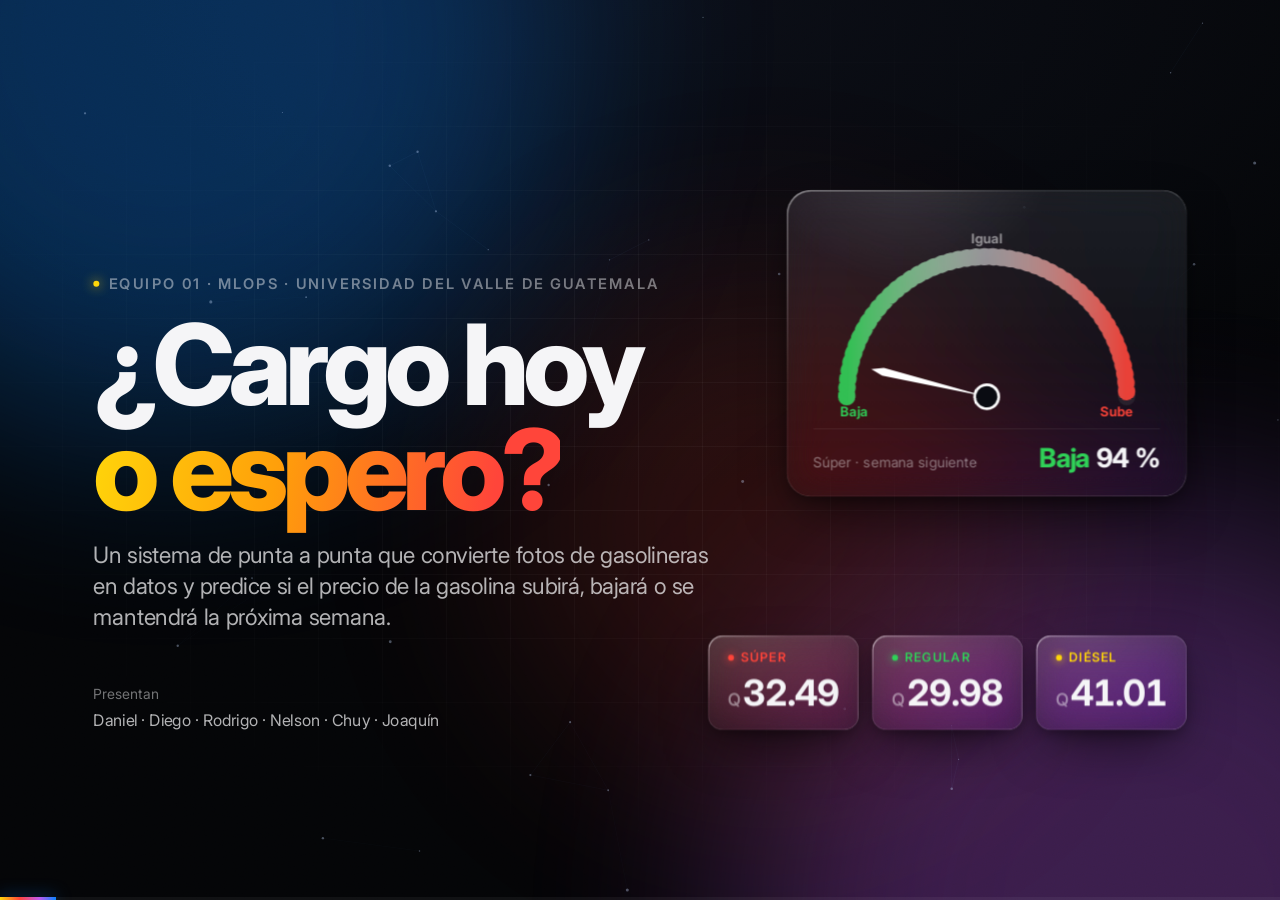
==== presentacion/index.html @ e333d93a "docs: agregar presentación web para el jurado Presentación de 23 diapositivas en HTML, CSS y JavaScr" ====
<!doctype html>
<html lang="es">
<head>
<meta charset="utf-8">
<meta name="viewport" content="width=device-width, initial-scale=1">
<title>¿Cargo hoy o espero? · Equipo 01</title>
<meta name="description" content="Predicción semanal del precio de los combustibles en Guatemala. Proyecto final de MLOps, Equipo 01, UVG.">
<link rel="preconnect" href="https://fonts.googleapis.com">
<link rel="stylesheet" href="https://fonts.googleapis.com/css2?family=Inter:wght@400;500;600;700;800&family=JetBrains+Mono:wght@400;600&display=swap">
<link rel="stylesheet" href="css/estilo.css">
</head>
<body>

<!-- Fondo vivo -->
<div class="fondo" aria-hidden="true">
  <div class="aurora a1"></div>
  <div class="aurora a2"></div>
  <div class="aurora a3"></div>
  <canvas id="particulas"></canvas>
  <div class="rejilla"></div>
  <div class="grano"></div>
</div>

<!-- Íconos reutilizables, estilo trazo fino -->
<svg width="0" height="0" style="position:absolute" aria-hidden="true">
  <defs>
    <linearGradient id="flujo-grad" x1="0" x2="1"><stop offset="0" stop-color="#64d2ff"/><stop offset="1" stop-color="#bf5af2"/></linearGradient>
  </defs>
  <symbol id="i-camara" viewBox="0 0 24 24" fill="none" stroke="currentColor" stroke-width="1.6" stroke-linecap="round" stroke-linejoin="round"><path d="M4 8h3l2-3h6l2 3h3a1 1 0 0 1 1 1v9a1 1 0 0 1-1 1H4a1 1 0 0 1-1-1V9a1 1 0 0 1 1-1z"/><circle cx="12" cy="13" r="3.6"/></symbol>
  <symbol id="i-tabla" viewBox="0 0 24 24" fill="none" stroke="currentColor" stroke-width="1.6" stroke-linecap="round"><rect x="3" y="4" width="18" height="16" rx="2.5"/><path d="M3 9.5h18M3 15h18M9 9.5V20"/></symbol>
  <symbol id="i-globo" viewBox="0 0 24 24" fill="none" stroke="currentColor" stroke-width="1.6"><circle cx="12" cy="12" r="9"/><path d="M3 12h18M12 3c3 3.2 3 14.8 0 18M12 3c-3 3.2-3 14.8 0 18"/></symbol>
  <symbol id="i-cerebro" viewBox="0 0 24 24" fill="none" stroke="currentColor" stroke-width="1.6" stroke-linecap="round"><circle cx="5" cy="7" r="2"/><circle cx="5" cy="17" r="2"/><circle cx="12" cy="5" r="2"/><circle cx="12" cy="12" r="2"/><circle cx="12" cy="19" r="2"/><circle cx="19" cy="12" r="2"/><path d="M7 7.5l3 3.5M7 16.5l3-3.5M7 7l3-1.5M7 17l3 1.5M14 12h3M14 5.8l3.4 4.8M14 18.2l3.4-4.8"/></symbol>
  <symbol id="i-servidor" viewBox="0 0 24 24" fill="none" stroke="currentColor" stroke-width="1.6" stroke-linecap="round"><rect x="3" y="4" width="18" height="7" rx="2"/><rect x="3" y="13" width="18" height="7" rx="2"/><path d="M7 7.5h.01M7 16.5h.01M11 7.5h6M11 16.5h6"/></symbol>
  <symbol id="i-usuario" viewBox="0 0 24 24" fill="none" stroke="currentColor" stroke-width="1.6" stroke-linecap="round"><rect x="6" y="2.5" width="12" height="19" rx="3"/><path d="M10.5 18.5h3"/></symbol>
  <symbol id="i-git" viewBox="0 0 24 24" fill="none" stroke="currentColor" stroke-width="1.6" stroke-linecap="round"><circle cx="6" cy="5" r="2"/><circle cx="6" cy="19" r="2"/><circle cx="18" cy="9" r="2"/><path d="M6 7v10M18 11c0 4-6 3-12 6"/></symbol>
  <symbol id="i-reloj" viewBox="0 0 24 24" fill="none" stroke="currentColor" stroke-width="1.6" stroke-linecap="round"><circle cx="12" cy="12" r="9"/><path d="M12 7v5l3.5 2"/></symbol>
  <symbol id="i-campana" viewBox="0 0 24 24" fill="none" stroke="currentColor" stroke-width="1.6" stroke-linecap="round"><path d="M6 16V11a6 6 0 1 1 12 0v5l1.5 2h-15z"/><path d="M10 20.5a2.2 2.2 0 0 0 4 0"/></symbol>
  <symbol id="i-escudo" viewBox="0 0 24 24" fill="none" stroke="currentColor" stroke-width="1.6" stroke-linecap="round" stroke-linejoin="round"><path d="M12 3l7.5 3v6c0 4.5-3.2 7.8-7.5 9-4.3-1.2-7.5-4.5-7.5-9V6z"/><path d="M8.8 12.2l2.2 2.2 4.2-4.4"/></symbol>
  <symbol id="i-bomba" viewBox="0 0 24 24" fill="none" stroke="currentColor" stroke-width="1.6" stroke-linecap="round" stroke-linejoin="round"><rect x="3" y="3" width="11" height="18" rx="2"/><path d="M5.5 7h6M14 9h2.5a2 2 0 0 1 2 2v6a1.5 1.5 0 0 0 3 0V8l-3-3"/></symbol>
  <symbol id="i-capas" viewBox="0 0 24 24" fill="none" stroke="currentColor" stroke-width="1.6" stroke-linejoin="round"><path d="M12 3l9 5-9 5-9-5z"/><path d="M3 12.5l9 5 9-5M3 17l9 5 9-5"/></symbol>
  <symbol id="i-docker" viewBox="0 0 24 24" fill="none" stroke="currentColor" stroke-width="1.6" stroke-linejoin="round"><path d="M2.5 12h17c1 0 1.8-.6 2-1.5.3 1.6-.5 6.5-8.5 8.5-6 1.5-10-2-10.5-7z"/><path d="M5 12V9.5h3V12M8 12V9.5h3V12M11 12V9.5h3V12M8 9.5V7h3v2.5M11 9.5V7h3v2.5M14 12V9.5h3V12"/></symbol>
  <symbol id="i-rayo" viewBox="0 0 24 24" fill="none" stroke="currentColor" stroke-width="1.6" stroke-linejoin="round"><path d="M13 2L4 14h7l-1 8 9-12h-7z"/></symbol>
</svg>

<main class="escenario" id="escenario">

<!-- ======================================================= 1 · PORTADA -->
<section class="diapo portada" data-titulo="Portada" data-presenta="Daniel" data-aurora="#0a84ff,#bf5af2,#ff453a">
  <div class="ceja" data-a style="--i:0; --acento: var(--diesel)"><span class="punto"></span>Equipo 01 · MLOps · Universidad del Valle de Guatemala</div>
  <h1 class="titulo-xl" data-a style="--i:1">¿Cargo hoy<br><span class="degradado-fuego">o espero?</span></h1>
  <p class="sub" data-a style="--i:2">Un sistema de punta a punta que convierte fotos de gasolineras en datos y predice si el precio de la gasolina subirá, bajará o se mantendrá la próxima semana.</p>

  <div class="vidrio medidor" data-a="zoom" style="--i:3">
    <svg viewBox="0 0 520 300" aria-hidden="true">
      <defs>
        <linearGradient id="g-medidor" x1="0" x2="1"><stop offset="0" stop-color="#30d158"/><stop offset=".5" stop-color="rgba(255,255,255,.55)"/><stop offset="1" stop-color="#ff453a"/></linearGradient>
      </defs>
      <path d="M50 270 A210 210 0 0 1 470 270" fill="none" stroke="rgba(255,255,255,.07)" stroke-width="26" stroke-linecap="round"/>
      <path d="M50 270 A210 210 0 0 1 470 270" fill="none" stroke="url(#g-medidor)" stroke-width="26" stroke-linecap="round" stroke-dasharray="2 11" opacity=".9"/>
      <text x="40" y="300" style="fill:#30d158;font-size:20px;font-weight:650">Baja</text>
      <text x="260" y="40" text-anchor="middle" style="fill:rgba(255,255,255,.55);font-size:20px;font-weight:650">Igual</text>
      <text x="480" y="300" text-anchor="end" style="fill:#ff453a;font-size:20px;font-weight:650">Sube</text>
      <g class="aguja" id="aguja" style="--giro: -78deg">
        <path d="M260 270 L254 110 L260 92 L266 110 Z" fill="#fff"/>
        <circle cx="260" cy="270" r="18" fill="#0a0c12" stroke="#fff" stroke-width="4"/>
      </g>
    </svg>
    <div class="medidor-pie">
      <div class="pequeno">Súper · semana siguiente</div>
      <div class="medidor-valor"><span id="medidor-dir" class="c-regular">Baja</span> <span id="medidor-prob">94 %</span></div>
    </div>
  </div>

  <div class="equipo" data-a style="--i:4">
    <div class="pequeno">Presentan</div>
    <div class="nombres" id="lista-equipo"></div>
  </div>

  <div class="precios-vivos">
    <div class="vidrio s chip-precio" data-a="zoom" style="--i:5"><div class="nombre c-super"><i></i>Súper</div><div class="valor"><small>Q</small><span data-api="actual.super">32.49</span></div></div>
    <div class="vidrio s chip-precio" data-a="zoom" style="--i:6"><div class="nombre c-regular"><i></i>Regular</div><div class="valor"><small>Q</small><span data-api="actual.regular">29.98</span></div></div>
    <div class="vidrio s chip-precio" data-a="zoom" style="--i:7"><div class="nombre c-diesel"><i></i>Diésel</div><div class="valor"><small>Q</small><span data-api="actual.diesel">41.01</span></div></div>
  </div>
  <aside class="notas">
    Buenas. Somos el Equipo 01. Todos los que cargamos gasolina en Guatemala nos hemos hecho esta pregunta: ¿cargo hoy o espero?
    Los precios que ven abajo a la derecha no son de una imagen. Vienen en vivo de nuestra API, con la referencia oficial vigente por galón.
    En los próximos 10 minutos les contamos cómo pasamos de una foto de un dispensador a una predicción, y al final lo prueban ustedes desde su teléfono.
    Tiempo objetivo: 20 segundos.
  </aside>
</section>

<!-- ======================================================= 2 · PROBLEMA -->
<section class="diapo" data-titulo="El problema" data-presenta="Daniel" data-aurora="#ff453a,#ff9f0a,#0a84ff">
  <div class="ceja" data-a style="--i:0; --acento: var(--super)"><span class="punto"></span>El problema</div>
  <h2 class="titulo" data-a style="--i:1">El precio cambia cada semana.<br><span class="c-tenue">El conductor decide a ciegas.</span></h2>
  <div class="vidrio panel-grafica" data-a style="--i:3">
    <div class="fila" style="justify-content: space-between; align-items: center;">
      <div class="leyenda">
        <span class="c-super"><i></i>Súper</span>
        <span class="c-regular"><i></i>Regular</span>
        <span class="c-diesel"><i></i>Diésel</span>
      </div>
      <div class="pequeno">Precio de referencia del MEM al cierre de cada semana, en quetzales por galón · 2013 a 2026</div>
    </div>
    <div class="crece" id="g-historia" style="margin-top: 18px;"></div>
  </div>
  <aside class="notas">
    Esta es la historia real: 711 semanas de precios oficiales del Ministerio de Energía y Minas.
    La súper ha ido de Q16 a más de Q45 por galón. Solo en 2026 hubo un subsidio de mayo a julio y en octubre una exención de impuestos que bajó Q9.10 en una sola semana.
    El MEM publica la referencia cada martes y el precio se mueve en saltos. Pero quien carga no sabe qué viene: si llena el tanque el lunes y el martes baja, perdió dinero.
    Tiempo objetivo: 40 segundos.
  </aside>
</section>

<!-- ======================================================= 3 · DECISIÓN -->
<section class="diapo" data-titulo="Para quién" data-presenta="Daniel" data-aurora="#ffd60a,#ff453a,#5e5ce6">
  <div class="ceja" data-a style="--i:0; --acento: var(--diesel)"><span class="punto"></span>Para quién y por qué</div>
  <p class="pregunta-grande mt" data-a style="--i:1">Si espero al próximo cambio de precio,<br><span class="degradado">¿pagaré más, menos o lo mismo?</span></p>
  <div class="rejilla-3 mt-l">
    <div class="vidrio tarjeta tinte-ml" data-a style="--i:3">
      <div class="icono" style="background: rgba(10,132,255,0.22); color: var(--cian)"><svg><use href="#i-reloj"/></svg></div>
      <h3>Cuándo cargar</h3>
      <p>Saber si conviene llenar hoy o esperar. Evitar llenar el tanque justo antes de una baja. <b>Es nuestro foco.</b></p>
    </div>
    <div class="vidrio tarjeta" data-a style="--i:4">
      <div class="icono" style="background: rgba(255,255,255,0.08); color: var(--texto-2)"><svg><use href="#i-bomba"/></svg></div>
      <h3>Dónde cargar</h3>
      <p>Entre estaciones la diferencia es de <b>Q0.50 a Q1.00</b> por galón. Saber si la estación ya aplicó el cambio.</p>
    </div>
    <div class="vidrio tarjeta" data-a style="--i:5">
      <div class="icono" style="background: rgba(255,255,255,0.08); color: var(--texto-2)"><svg><use href="#i-rayo"/></svg></div>
      <h3>Cuánto cargar</h3>
      <p>Llenar o cargar lo justo. El servicio completo cuesta cerca de <b>Q1.03</b> más por galón que el autoservicio.</p>
    </div>
  </div>
  <p class="pequeno mt" data-a style="--i:6">Para conductores, flotillas y pequeños negocios que dependen del combustible. Fuente: análisis de negocio del equipo, julio de 2026.</p>
  <aside class="notas">
    ¿Para quién es esto? Para cualquier conductor, pero sobre todo para flotillas, repartidores y negocios donde el combustible pesa en el costo.
    Hay tres decisiones: cuándo, dónde y cuánto. Nos enfocamos en la primera, que es la que más depende del futuro.
    La pregunta concreta que respondemos es: si espero al próximo cambio, ¿pagaré más, menos o lo mismo?
    Tiempo objetivo: 30 segundos. Paso a Diego.
  </aside>
</section>

<!-- ======================================================= 4 · SOLUCIÓN -->
<section class="diapo" data-titulo="Nuestra respuesta" data-presenta="Diego" data-aurora="#0a84ff,#64d2ff,#bf5af2">
  <div class="ceja" data-a style="--i:0"><span class="punto"></span>Nuestra respuesta</div>
  <h2 class="titulo" data-a style="--i:1">De una foto del dispensador<br>a una <span class="degradado">predicción en tu teléfono.</span></h2>
  <div class="fila mt-l" style="gap: 40px; align-items: stretch;">
    <div class="rejilla-3 crece" style="gap: 28px;">
      <div class="vidrio tarjeta" data-a style="--i:3">
        <div class="icono" style="background: rgba(255,214,10,0.18); color: var(--diesel)"><svg><use href="#i-camara"/></svg></div>
        <h3>Datos</h3>
        <p>110 fotos de precios, 13 años de precios oficiales del MEM y el precio internacional de la EIA.</p>
      </div>
      <div class="vidrio tarjeta" data-a style="--i:4">
        <div class="icono" style="background: rgba(10,132,255,0.2); color: var(--cian)"><svg><use href="#i-cerebro"/></svg></div>
        <h3>Modelo</h3>
        <p>Un clasificador que aprende de 711 semanas y le gana a la regla de “repetir la semana pasada”.</p>
      </div>
      <div class="vidrio tarjeta" data-a style="--i:5">
        <div class="icono" style="background: rgba(48,209,88,0.18); color: var(--regular)"><svg><use href="#i-servidor"/></svg></div>
        <h3>Servicio</h3>
        <p>Una API pública que corre sola en la nube y se actualiza cada semana.</p>
      </div>
    </div>
    <div class="vidrio terminal" data-a="der" style="--i:6; width: 560px;">
      <div class="barra-t"><i style="background:#ff5f57"></i><i style="background:#febc2e"></i><i style="background:#28c840"></i><span>GET /prediccion?combustible=super</span></div>
      <div class="json" id="json-ejemplo"></div>
    </div>
  </div>
  <aside class="notas">
    Nuestra respuesta tiene tres piezas. Datos: las fotos que nos dio el catedrático, más dos fuentes públicas para tener historia.
    Modelo: un clasificador que aprende de más de 700 semanas.
    Servicio: una API pública. A la derecha está una respuesta real: dice qué semana predice, la dirección y la probabilidad.
    Tiempo objetivo: 25 segundos.
  </aside>
</section>

<!-- ======================================================= 5 · ARQUITECTURA -->
<section class="diapo" data-titulo="Arquitectura" data-presenta="Diego" data-aurora="#0a84ff,#5e5ce6,#f5c451">
  <div class="ceja" data-a style="--i:0"><span class="punto"></span>Arquitectura</div>
  <h2 class="titulo" data-a style="--i:1; font-size: 76px">Cuatro paradas, un solo flujo automático.</h2>
  <div class="diagrama" id="diagrama-arq" data-a style="--i:2">
    <svg class="conexiones" aria-hidden="true"></svg>

    <div class="grupo-caja" style="left: 300px; top: 10px; width: 860px; height: 610px;"><span>Databricks · Unity Catalog · tablas Delta en S3</span></div>
    <div class="grupo-caja" style="left: 1200px; top: 10px; width: 440px; height: 610px;"><span>DigitalOcean · Droplet</span></div>

    <div class="vidrio s nodo" id="n-fotos" style="left: 0; top: 60px;"><svg class="n-icono"><use href="#i-camara"/></svg><div class="n-ceja">Fuente principal</div><div class="n-titulo">Fotos</div><div class="n-texto">Bucket S3, solo lectura</div></div>
    <div class="vidrio s nodo" id="n-mem" style="left: 0; top: 250px;"><svg class="n-icono"><use href="#i-tabla"/></svg><div class="n-ceja">Complementaria</div><div class="n-titulo">MEM</div><div class="n-texto">Precio oficial desde 2013</div></div>
    <div class="vidrio s nodo" id="n-eia" style="left: 0; top: 440px;"><svg class="n-icono"><use href="#i-globo"/></svg><div class="n-ceja">Complementaria</div><div class="n-titulo">EIA</div><div class="n-texto">Precio internacional</div></div>

    <div class="vidrio s nodo paso" id="n-bronce" style="left: 330px; top: 230px; width: 240px;"><div class="n-ceja"><span class="medalla" style="background: var(--bronce)"></span>Bronce</div><div class="n-titulo">Tal como llega</div><div class="n-texto">Fotos y archivos originales</div></div>
    <div class="vidrio s nodo paso" id="n-plata" style="left: 610px; top: 230px; width: 240px;"><div class="n-ceja"><span class="medalla" style="background: var(--plata)"></span>Plata</div><div class="n-titulo">Limpio</div><div class="n-texto">Precios extraídos y validados</div></div>
    <div class="vidrio s nodo paso" id="n-oro" style="left: 890px; top: 230px; width: 240px;"><div class="n-ceja"><span class="medalla" style="background: var(--oro)"></span>Oro</div><div class="n-titulo">Para decidir</div><div class="n-texto">Semanas, variables, predicción</div></div>
    <div class="vidrio s nodo paso tinte-ml" id="n-mlflow" style="left: 890px; top: 450px; width: 240px;"><svg class="n-icono"><use href="#i-cerebro"/></svg><div class="n-ceja">MLflow</div><div class="n-titulo">Modelo</div><div class="n-texto">Versión “champion”</div></div>
    <div class="vidrio s nodo paso" id="n-git" style="left: 330px; top: 450px; width: 240px;"><svg class="n-icono"><use href="#i-git"/></svg><div class="n-ceja">GitHub Actions</div><div class="n-titulo">CI/CD</div><div class="n-texto">Pruebas y despliegue</div></div>
    <div class="vidrio s nodo paso" id="n-job" style="left: 610px; top: 60px; width: 240px;"><svg class="n-icono"><use href="#i-reloj"/></svg><div class="n-ceja">Databricks Job</div><div class="n-titulo">Martes 8:00</div><div class="n-texto">Corre solo, avisa si falla</div></div>

    <div class="vidrio s nodo paso tinte-regular" id="n-api" style="left: 1240px; top: 230px; width: 360px;"><svg class="n-icono"><use href="#i-docker"/></svg><div class="n-ceja">FastAPI en Docker</div><div class="n-titulo">API pública</div><div class="n-texto">Modelo y copia de oro dentro de la imagen</div></div>
    <div class="vidrio s nodo paso" id="n-usuario" style="left: 1240px; top: 450px; width: 360px;"><svg class="n-icono"><use href="#i-usuario"/></svg><div class="n-ceja">HTTP</div><div class="n-titulo">Usuario</div><div class="n-texto">Consulta desde su teléfono</div></div>
  </div>
  <aside class="notas">
    Así funciona por dentro, sin jerga. Cada clic agrega una parada.
    Bronce guarda todo tal como llega, para poder reprocesar si mejoramos la lectura.
    Plata tiene los precios ya extraídos y validados. Oro tiene lo que sirve para decidir: semanas, variables y la predicción.
    El modelo se guarda en MLflow. Un job corre todo cada martes a las 8:00, que es cuando el MEM publica, y nos avisa por correo si falla.
    La API vive en un servidor de DigitalOcean, dentro de un contenedor Docker.
    Tiempo objetivo: 50 segundos.
  </aside>
</section>

<!-- ======================================================= 6 · CAPAS -->
<section class="diapo" data-titulo="Tres capas" data-presenta="Diego" data-aurora="#d9925b,#c7ced8,#f5c451">
  <div class="ceja" data-a style="--i:0; --acento: var(--oro)"><span class="punto"></span>Arquitectura medallón</div>
  <h2 class="titulo" data-a style="--i:1">Tres capas, tres promesas.</h2>
  <div class="rejilla-3 mt">
    <div class="vidrio capa" data-a style="--i:2">
      <div class="metal bronce">B</div>
      <h3>Bronce</h3>
      <p class="lema">Nada se pierde.</p>
      <ul>
        <li>Lee las fotos con Spark <span class="mono">binaryFile</span> desde S3</li>
        <li>Carga incremental: compara rutas y hace <span class="mono">MERGE</span></li>
        <li>Columnas de auditoría: hora de carga y archivo de origen</li>
      </ul>
      <div class="dato"><span class="cifra-s" data-cuenta="110">110</span><span class="pequeno">fotos de 110. Segunda carga: 0 duplicados</span></div>
    </div>
    <div class="vidrio capa" data-a style="--i:3">
      <div class="metal plata">P</div>
      <h3>Plata</h3>
      <p class="lema">Solo pasa lo confiable.</p>
      <ul>
        <li>Un modelo de visión lee cada foto</li>
        <li>9 reglas de calidad y cuarentena con motivo</li>
        <li>Una fila por fecha, ubicación, combustible y modalidad</li>
      </ul>
      <div class="dato"><span class="cifra-s">~<span data-cuenta="260">260</span></span><span class="pequeno">precios válidos y ~210 rechazos explicados</span></div>
    </div>
    <div class="vidrio capa" data-a style="--i:4">
      <div class="metal oro">O</div>
      <h3>Oro</h3>
      <p class="lema">Responde la pregunta.</p>
      <ul>
        <li>Precio semanal, de martes a lunes como el MEM</li>
        <li>Variación y etiqueta: sube, baja o se mantiene</li>
        <li>Variables, métricas y predicciones documentadas</li>
      </ul>
      <div class="dato"><span class="cifra-s" data-cuenta="711">711</span><span class="pequeno">semanas listas para el modelo</span></div>
    </div>
  </div>
  <aside class="notas">
    Cada capa tiene una promesa. Bronce: nada se pierde. Las 110 fotos están ahí y si corremos la carga otra vez no se duplica ninguna.
    Plata: solo pasa lo confiable. Lo que falla va a una tabla de cuarentena con el motivo.
    Oro: responde la pregunta. Ahí están las semanas, las variables y las predicciones.
    Todas son tablas Delta externas, cada una en su bucket de S3. Le paso a Rodrigo.
    Tiempo objetivo: 30 segundos.
  </aside>
</section>

<!-- ======================================================= 7 · FOTO → DATO -->
<section class="diapo" data-titulo="De la foto al dato" data-presenta="Rodrigo" data-aurora="#64d2ff,#0a84ff,#ffd60a">
  <div class="ceja" data-a style="--i:0; --acento: var(--cian)"><span class="punto"></span>De la foto al dato</div>
  <h2 class="titulo" data-a style="--i:1">Leemos el dispensador<br><span class="c-tenue">como lo leería una persona.</span></h2>
  <div class="fila" style="gap: 70px; margin-top: 20px; flex: 1; align-items: center;">
    <div class="dispensador" data-a="izq" style="--i:2; width: 560px; height: 640px;">
      <svg viewBox="0 0 560 640" id="svg-dispensador">
        <defs>
          <linearGradient id="carcasa" x1="0" y1="0" x2="0" y2="1"><stop offset="0" stop-color="#2a2d36"/><stop offset="1" stop-color="#15171d"/></linearGradient>
          <linearGradient id="lcd" x1="0" y1="0" x2="0" y2="1"><stop offset="0" stop-color="#0b1a12"/><stop offset="1" stop-color="#06100b"/></linearGradient>
          <filter id="brillo-lcd"><feGaussianBlur stdDeviation="2.2" result="b"/><feMerge><feMergeNode in="b"/><feMergeNode in="SourceGraphic"/></feMerge></filter>
        </defs>
        <rect x="10" y="10" width="540" height="620" rx="36" fill="url(#carcasa)" stroke="rgba(255,255,255,0.14)"/>
        <rect x="10" y="10" width="540" height="620" rx="36" fill="none" stroke="url(#flujo-grad)" stroke-opacity="0.25"/>
        <text x="280" y="62" text-anchor="middle" style="fill: rgba(255,255,255,0.4); font-size: 18px; letter-spacing: 0.3em;">DISPENSADOR</text>
        <!-- pantalla grande -->
        <rect x="50" y="90" width="460" height="250" rx="18" fill="url(#lcd)" stroke="rgba(255,255,255,0.1)"/>
        <text x="80" y="140" style="fill: rgba(140,255,180,0.55); font-size: 20px; letter-spacing: 0.18em;">VENTA  Q</text>
        <text x="480" y="210" text-anchor="end" filter="url(#brillo-lcd)" style="fill: #8dffb4; font-family: var(--mono); font-size: 76px; font-weight: 600;">450.00</text>
        <text x="80" y="262" style="fill: rgba(140,255,180,0.55); font-size: 20px; letter-spacing: 0.18em;">GALONES</text>
        <text x="480" y="320" text-anchor="end" filter="url(#brillo-lcd)" style="fill: #8dffb4; font-family: var(--mono); font-size: 62px; font-weight: 600;">13.85</text>
        <rect class="caja-deteccion" id="caja-venta" x="58" y="96" width="444" height="236" rx="14"/>
        <!-- ventanas de precio -->
        <g style="font-family: var(--mono);">
          <g transform="translate(50,380)"><rect width="105" height="150" rx="14" fill="#0d0f14" stroke="rgba(255,214,10,0.5)"/><text x="52" y="38" text-anchor="middle" style="fill:#ffd60a; font-size:15px; font-family: var(--fuente); letter-spacing:.1em">DIESEL</text><text x="52" y="100" text-anchor="middle" filter="url(#brillo-lcd)" style="fill:#ffe9a0; font-size:30px">41.01</text></g>
          <g transform="translate(168,380)"><rect width="105" height="150" rx="14" fill="#0d0f14" stroke="rgba(48,209,88,0.5)"/><text x="52" y="38" text-anchor="middle" style="fill:#30d158; font-size:15px; font-family: var(--fuente); letter-spacing:.1em">REGULAR</text><text x="52" y="100" text-anchor="middle" filter="url(#brillo-lcd)" style="fill:#b9f5c8; font-size:30px">29.98</text></g>
          <g transform="translate(286,380)"><rect id="ventana-super" width="105" height="150" rx="14" fill="#0d0f14" stroke="rgba(255,69,58,0.55)"/><text x="52" y="38" text-anchor="middle" style="fill:#ff453a; font-size:15px; font-family: var(--fuente); letter-spacing:.1em">SUPER</text><text x="52" y="100" text-anchor="middle" filter="url(#brillo-lcd)" style="fill:#ffc2bd; font-size:30px">32.49</text></g>
          <g transform="translate(404,380)" opacity="0.5"><rect width="105" height="150" rx="14" fill="#0d0f14" stroke="rgba(255,255,255,0.2)"/><text x="52" y="38" text-anchor="middle" style="fill:#aaa; font-size:15px; font-family: var(--fuente); letter-spacing:.1em">V-POWER</text><text x="52" y="100" text-anchor="middle" style="fill:#ccc; font-size:30px">34.99</text></g>
          <rect class="caja-deteccion" id="caja-super" x="280" y="374" width="117" height="162" rx="16" style="stroke: var(--super)"/>
        </g>
        <rect x="50" y="560" width="460" height="40" rx="12" fill="rgba(255,255,255,0.04)"/>
        <text x="280" y="587" text-anchor="middle" style="fill: rgba(255,255,255,0.35); font-size: 16px; letter-spacing: 0.1em;">IMG_4447.HEIC · EXIF 2026-11-08</text>
      </svg>
      <div class="escaneo"></div>
    </div>

    <div class="col crece" style="gap: 22px;">
      <div class="vidrio s paso" style="padding: 26px 32px;">
        <div class="pequeno">1 · Modelo de visión</div>
        <div class="texto" style="margin-top: 8px;"><b>Llama 4 Maverick</b> recibe la foto completa y un acercamiento a las ventanas. Responde en JSON.</div>
      </div>
      <div class="vidrio s paso tinte-ml" style="padding: 26px 32px;">
        <div class="pequeno">2 · El truco: venta entre galones</div>
        <div class="ecuacion" style="margin-top: 10px;">Q450.00<span class="op">÷</span>13.85<span class="op">=</span><span class="c-super">Q32.49</span></div>
        <div class="texto" style="margin-top: 6px; font-size: 24px;">Da el precio exacto y coincide con una sola ventana: <b class="c-super">Súper</b>.</div>
      </div>
      <div class="vidrio s paso" style="padding: 26px 32px;">
        <div class="pequeno">3 · Contexto sin exponer datos</div>
        <div class="texto" style="margin-top: 8px;">La <b>fecha</b> sale del EXIF de la foto. La <b>ubicación</b> se reduce al municipio. No guardamos coordenadas.</div>
      </div>
    </div>
  </div>
  <aside class="notas">
    Casi todas las fotos son de un dispensador como este: una pantalla grande con la venta y los galones, y cuatro ventanas pequeñas con los precios.
    Probamos OCR tradicional y fallaba mucho con los dígitos de siete segmentos. Así que usamos un modelo de visión, Llama 4 Maverick, que ya corre dentro de Databricks. Las fotos nunca salen del workspace.
    El truco: dividir la venta entre los galones da el precio exacto del combustible que se despachó, y nos dice cuál ventana es. Si da 32.49, es súper.
    La fecha sale del EXIF y la ubicación solo a nivel de municipio. Tiempo objetivo: 50 segundos.
  </aside>
</section>

<!-- ======================================================= 8 · REGLAS -->
<section class="diapo" data-titulo="Reglas de calidad" data-presenta="Rodrigo" data-aurora="#ffd60a,#30d158,#ff453a">
  <div class="ceja" data-a style="--i:0; --acento: var(--regular)"><span class="punto"></span>Reglas de calidad</div>
  <h2 class="titulo" data-a style="--i:1">Plausible no significa correcto.</h2>
  <div class="fila mt" style="gap: 48px; flex: 1;">
    <div class="col crece" style="gap: 10px;">
      <div class="vidrio s regla enunciado" data-a style="--i:2"><span class="num">01</span>Precio entre <code>Q20</code> y <code>Q55</code> por galón<span class="marca">Enunciado</span></div>
      <div class="vidrio s regla enunciado" data-a style="--i:3"><span class="num">02</span>Combustible dentro del catálogo<span class="marca">Enunciado</span></div>
      <div class="vidrio s regla enunciado" data-a style="--i:4"><span class="num">03</span>Fecha válida y no futura<span class="marca">Enunciado</span></div>
      <div class="vidrio s regla" data-a style="--i:5"><span class="num">04</span>A no más de <code>15 %</code> de la referencia del MEM</div>
      <div class="vidrio s regla" data-a style="--i:6"><span class="num">05</span>Combustible identificado, precio leído, sin lectura fallida</div>
      <div class="vidrio s regla" data-a style="--i:7"><span class="num">06</span>Sin duplicados: fecha + ubicación + combustible + modalidad</div>
      <p class="pequeno" data-a style="--i:8; margin-top: 10px;">9 motivos de rechazo en total. Cada fila rechazada va a <span class="mono">silver.precios_rejected</span> con su motivo.</p>
    </div>
    <div class="col" style="width: 640px; justify-content: center;">
      <div class="embudo">
        <div class="vidrio s barra-embudo paso" style="width: 100%;"><span>Fotos procesadas</span><b data-cuenta="110">110</b></div>
        <div class="vidrio s barra-embudo paso tinte-regular" style="width: 100%;"><span>Precios válidos en plata</span><b>~<span data-cuenta="260">260</span></b></div>
        <div class="vidrio s barra-embudo paso tinte-super" style="width: 100%;"><span>En cuarentena con motivo</span><b>~<span data-cuenta="210">210</span></b></div>
      </div>
      <p class="pequeno paso" style="margin-top: 26px;">Una foto aporta varios precios: uno por ventana. Por eso hay más filas que fotos. Una segunda corrida produce el mismo resultado: la carga es idempotente.</p>
    </div>
  </div>
  <aside class="notas">
    Un 9 que se lee como 4 sigue pareciendo un precio normal. Por eso no basta con un rango.
    Cumplimos las tres reglas que pide el enunciado y agregamos otras: la más útil compara contra la referencia del MEM de ese día. Si se aleja más de 15 %, casi siempre es un dígito mal leído.
    Nada se borra: lo que falla queda en cuarentena con su motivo. De 110 fotos sacamos unos 260 precios válidos. Le paso a Nelson.
    Tiempo objetivo: 35 segundos.
  </aside>
</section>

<!-- ======================================================= 9 · EXACTITUD -->
<section class="diapo" data-titulo="Exactitud de la lectura" data-presenta="Nelson" data-aurora="#64d2ff,#5e5ce6,#ff453a">
  <div class="ceja" data-a style="--i:0; --acento: var(--cian)"><span class="punto"></span>Revisión manual</div>
  <h2 class="titulo" data-a style="--i:1">Revisamos 20 fotos a mano.<br><span class="c-tenue">Esto es lo que acierta cada técnica.</span></h2>
  <div class="fila mt" style="gap: 60px; align-items: center; flex: 1;">
    <div class="col centro" data-a="zoom" style="--i:2">
      <div class="anillo" style="--c: 1194; --off: calc(1194 * (1 - 0.591));">
        <svg viewBox="0 0 420 420"><defs><linearGradient id="g-anillo" x1="0" x2="1" y1="0" y2="1"><stop offset="0" stop-color="#64d2ff"/><stop offset="1" stop-color="#5e5ce6"/></linearGradient></defs><circle class="fondo-anillo" cx="210" cy="210" r="190"/><circle class="valor-anillo" cx="210" cy="210" r="190" stroke="url(#g-anillo)"/></svg>
        <div class="centro-anillo"><div class="cifra"><span data-cuenta="59.1" data-dec="1">59.1</span><span style="font-size: 54px">%</span></div><div class="etiqueta">26 de 44 precios visibles</div></div>
      </div>
      <div class="texto mt-s"><b>Llama 4 Maverick</b> · modelo de visión</div>
    </div>
    <div class="col centro" data-a="zoom" style="--i:3">
      <div class="anillo" style="--c: 1194; --off: calc(1194 * (1 - 0.097)); width: 300px; height: 300px;">
        <svg viewBox="0 0 420 420"><circle class="fondo-anillo" cx="210" cy="210" r="190"/><circle class="valor-anillo" cx="210" cy="210" r="190" stroke="rgba(255,255,255,0.5)"/></svg>
        <div class="centro-anillo"><div class="cifra-m"><span data-cuenta="9.7" data-dec="1">9.7</span><span style="font-size: 36px">%</span></div><div class="etiqueta">3 de 31 precios</div></div>
      </div>
      <div class="texto mt-s c-tenue">RapidOCR · línea base</div>
    </div>
    <div class="col crece" style="gap: 18px;">
      <div class="vidrio s paso" style="padding: 24px 28px;"><div class="texto"><b>Criterio estricto.</b> Comparamos por foto y combustible con tolerancia de un centavo. Un precio visible que no llegó a plata cuenta como error.</div></div>
      <div class="vidrio s paso" style="padding: 24px 28px;"><div class="texto"><b>Dónde falla.</b> Reflejos, pantallas de siete segmentos y la confusión entre 4 y 9.</div></div>
      <div class="vidrio s paso" style="padding: 24px 28px;"><div class="texto"><b>Ojo con comparar.</b> La medición anterior daba 68 a 71 % sobre 31 precios. Ampliamos y corregimos la referencia, así que no es una caída comprobada.</div></div>
    </div>
  </div>
  <aside class="notas">
    El enunciado pide revisar al menos 20 fotos a mano. Yo las revisé: anoté el precio real de cada combustible visible.
    Con el modelo de visión acertamos 26 de 44 precios, 59.1 %. Con OCR tradicional, menos del 10 %.
    El criterio es estricto: si un precio se veía en la foto pero no llegó a plata, cuenta como error, aunque lo haya rechazado una regla de calidad.
    Sabemos dónde falla: reflejos y la confusión entre 4 y 9. Tiempo objetivo: 40 segundos.
  </aside>
</section>

<!-- ======================================================= 10 · FUENTES -->
<section class="diapo" data-titulo="Más historia" data-presenta="Nelson" data-aurora="#ff9f0a,#ff453a,#0a84ff">
  <div class="ceja" data-a style="--i:0; --acento: #ff9f0a"><span class="punto"></span>Fuentes complementarias</div>
  <h2 class="titulo" data-a style="--i:1">110 fotos no alcanzan para aprender.<br><span class="c-tenue">13 años de historia, sí.</span></h2>
  <div class="fila mt" style="gap: 32px; flex: 1;">
    <div class="vidrio panel-grafica" data-a style="--i:2; margin-top: 0; flex: 1.6;">
      <div class="fila" style="justify-content: space-between; align-items: center;">
        <div class="leyenda">
          <span class="c-super"><i></i>Súper en Guatemala</span>
          <span style="color: #ff9f0a"><i></i>Gasolina en la Costa del Golfo, en quetzales</span>
        </div>
      </div>
      <div class="crece" id="g-internacional" style="margin-top: 14px;"></div>
      <div class="pequeno">Últimos 3 años. El precio local sigue al internacional con unas semanas de retraso.</div>
    </div>
    <div class="col" style="flex: 1; gap: 20px;">
      <div class="vidrio s tarjeta" data-a style="--i:3; padding: 30px 34px;">
        <h3 style="font-size: 30px;">MEM · desde 2013</h3>
        <p style="font-size: 21px;">4,359 días de precio oficial y tipo de cambio. Se versiona en Git.</p>
      </div>
      <div class="vidrio s tarjeta" data-a style="--i:4; padding: 30px 34px;">
        <h3 style="font-size: 30px;">EIA · precio internacional</h3>
        <p style="font-size: 21px;">Gasolina y diésel de la Costa del Golfo, el mercado del que importa Guatemala.</p>
      </div>
      <div class="vidrio s tarjeta tinte-regular" data-a style="--i:5; padding: 30px 34px;">
        <h3 style="font-size: 30px;">Prueba de “no empeorar”</h3>
        <p style="font-size: 21px;">Cada actualización pasa 6 reglas en el CI: no perder fechas, no cambiar historia en silencio, sin nulos nuevos.</p>
      </div>
    </div>
  </div>
  <aside class="notas">
    Con 110 fotos no se entrena un modelo semanal. El enunciado permite fuentes complementarias y usamos dos.
    El Excel del MEM con 13 años de precios diarios, y el precio internacional de la EIA.
    En la gráfica se ve la idea clave: el precio local sigue al internacional, con unas semanas de retraso. Eso es lo que el modelo aprovecha.
    Cuidamos los datos como código: cada actualización pasa una prueba automática que impide perder fechas o cambiar historia en silencio. Le paso a Chuy.
    Tiempo objetivo: 35 segundos.
  </aside>
</section>

<!-- ======================================================= 11 · MODELO -->
<section class="diapo" data-titulo="El modelo" data-presenta="Chuy" data-aurora="#5e5ce6,#bf5af2,#0a84ff">
  <div class="ceja" data-a style="--i:0; --acento: var(--ml-3)"><span class="punto"></span>El modelo</div>
  <h2 class="titulo" data-a style="--i:1">Tres respuestas posibles,<br><span class="degradado">una probabilidad para cada una.</span></h2>
  <div class="semanas mt" data-a style="--i:2">
    <div class="semana">Semana −3<b>Mar 13 oct</b></div>
    <div class="semana">Semana −2<b>Mar 20 oct</b></div>
    <div class="semana">Semana −1<b>Mar 27 oct</b></div>
    <div class="semana hoy">Con datos hasta el lunes<b>Mar 3 nov</b></div>
    <div class="semana objetivo">Se predice<b>Mar 10 nov</b></div>
  </div>
  <p class="pequeno" data-a style="--i:3; margin-top: 14px;">Semanas de martes a lunes, como la referencia del MEM. Solo se usa lo que se sabía al cierre de la semana. Nada del futuro.</p>
  <div class="rejilla-3 mt-s">
    <div class="vidrio s clase paso"><div class="flecha" style="background: rgba(255,69,58,0.18); color: var(--super)">↑</div><div><h4>Sube</h4><p>Cambio de Q0.10 o más</p></div></div>
    <div class="vidrio s clase paso"><div class="flecha" style="background: rgba(255,255,255,0.08); color: var(--texto-2)">→</div><div><h4>Se mantiene</h4><p>Menos de Q0.10 de diferencia</p></div></div>
    <div class="vidrio s clase paso"><div class="flecha" style="background: rgba(48,209,88,0.18); color: var(--regular)">↓</div><div><h4>Baja</h4><p>Cambio de −Q0.10 o menos</p></div></div>
  </div>
  <div class="fila mt-s paso" style="gap: 32px; align-items: flex-start;">
    <div class="vidrio s" style="padding: 26px 30px; width: 520px;">
      <div class="pequeno">Algoritmo</div>
      <div class="texto" style="margin-top: 6px;"><b>Regresión logística</b> con clases balanceadas. Más estable que Gradient Boosting en nuestras pruebas.</div>
    </div>
    <div class="crece">
      <div class="pequeno" style="margin-bottom: 12px;">16 variables por semana y combustible</div>
      <div class="chips">
        <span class="chip">combustible</span><span class="chip">cambio_l1…l4</span><span class="chip">tendencia_4</span><span class="chip">tendencia_8</span>
        <span class="chip">tipo_cambio_cambio</span><span class="chip">mes</span><span class="chip">otro_super_l1</span><span class="chip">otro_regular_l1</span><span class="chip">otro_diesel_l1</span>
        <span class="chip fuerte">intl_cambio_1…3</span><span class="chip fuerte">brecha_vs_8</span>
      </div>
    </div>
  </div>
  <aside class="notas">
    El modelo responde una de tres cosas: sube, se mantiene o baja. Usamos un umbral de 10 centavos.
    Las semanas van de martes a lunes, igual que el MEM. Con los datos hasta el lunes predecimos la semana siguiente. Nunca usamos información del futuro.
    Elegimos regresión logística: es estable, explicable y entrega una probabilidad. Las variables en azul son las del precio internacional.
    Tiempo objetivo: 35 segundos.
  </aside>
</section>

<!-- ======================================================= 12 · QUÉ MIRA -->
<section class="diapo" data-titulo="Qué mira el modelo" data-presenta="Chuy" data-aurora="#ff9f0a,#0a84ff,#5e5ce6">
  <div class="ceja" data-a style="--i:0; --acento: #ff9f0a"><span class="punto"></span>Qué mira el modelo</div>
  <h2 class="titulo" data-a style="--i:1">Lo que más pesa<br><span class="c-tenue">tiene sentido económico.</span></h2>
  <div class="fila mt" style="gap: 70px; flex: 1;">
    <div class="vidrio crece" data-a style="--i:2; padding: 46px 50px;">
      <div class="pequeno" style="margin-bottom: 28px;">Peso promedio de cada variable en el modelo · las 8 más importantes · <span style="color: var(--diesel)">en ámbar, las del precio internacional</span></div>
      <div class="barras" id="barras-pesos"></div>
    </div>
    <div class="col" style="width: 520px; gap: 22px; justify-content: center;">
      <div class="vidrio s tinte-diesel paso" style="padding: 30px 34px;">
        <div class="cifra-s" style="color: var(--diesel)">#1 brecha</div>
        <div class="texto" style="margin-top: 12px;">Si el precio local quedó muy por encima del internacional, lo esperable es que baje.</div>
      </div>
      <div class="vidrio s paso" style="padding: 30px 34px;">
        <div class="cifra-s">Sin la EIA</div>
        <div class="texto" style="margin-top: 12px;">Con solo el MEM, ningún modelo le ganó a “repetir la semana pasada”. El precio internacional fue la diferencia.</div>
      </div>
    </div>
  </div>
  <aside class="notas">
    Estas son las variables que más pesan. La primera es la brecha entre el precio local y el internacional. Si en Guatemala el precio quedó muy arriba del internacional, lo normal es que baje. Tiene sentido económico.
    Y un hallazgo importante: con solo los datos del MEM ningún modelo le ganaba a la regla simple. El precio internacional fue lo que hizo la diferencia.
    Tiempo objetivo: 30 segundos.
  </aside>
</section>

<!-- ======================================================= 13 · RESULTADOS -->
<section class="diapo" data-titulo="Resultados" data-presenta="Chuy" data-aurora="#0a84ff,#64d2ff,#30d158">
  <div class="ceja" data-a style="--i:0; --acento: var(--regular)"><span class="punto"></span>Resultados · validación temporal</div>
  <h2 class="titulo" data-a style="--i:1">Le gana a la regla simple<br><span class="c-tenue">en semanas que nunca vio.</span></h2>
  <div class="fila mt" style="gap: 60px; flex: 1;">
    <div class="col crece" style="justify-content: center;">
      <div class="comparacion">
        <div class="metrica-fila" data-a style="--i:2">
          <div class="cab"><span><b>Exactitud balanceada</b></span><span class="pequeno">Azar con 3 clases: 0.33</span></div>
          <div class="rieles">
            <div class="riel-m"><div class="r modelo" style="--w: 54.8%">0.55</div></div>
            <div class="riel-m"><div class="r base" style="--w: 45.8%">0.46</div></div>
            <div class="azar" style="left: 33.3%"><span>azar</span></div>
          </div>
        </div>
        <div class="metrica-fila" data-a style="--i:3">
          <div class="cab"><span><b>F1 macro</b></span></div>
          <div class="rieles">
            <div class="riel-m"><div class="r modelo" style="--w: 54.8%">0.55</div></div>
            <div class="riel-m"><div class="r base" style="--w: 45.8%">0.46</div></div>
          </div>
        </div>
        <div class="metrica-fila" data-a style="--i:4">
          <div class="cab"><span><b>Acierta la dirección</b> cuando hay movimiento</span></div>
          <div class="rieles">
            <div class="riel-m"><div class="r modelo" style="--w: 73.8%">74 %</div></div>
            <div class="riel-m"><div class="r base" style="--w: 64%">64 %</div></div>
          </div>
        </div>
        <div class="leyenda" data-a style="--i:5"><span style="color: var(--cian)"><i></i>Nuestro modelo</span><span class="c-tenue"><i></i>Repetir la dirección de la semana pasada</span></div>
      </div>
    </div>
    <div class="vidrio" data-a="der" style="--i:4; width: 640px; padding: 36px 40px;">
      <div class="fila" style="justify-content: space-between; align-items: baseline;">
        <div class="texto"><b>Matriz de confusión</b></div>
        <div class="pequeno">312 predicciones</div>
      </div>
      <div class="pequeno" style="margin: 6px 0 22px;">Filas: lo que pasó. Columnas: lo que predijo el modelo.</div>
      <div class="matriz" id="matriz-modelo"></div>
      <div class="pequeno mt-s">Entrena hasta noviembre de 2024 y se prueba en las <b>104 semanas</b> siguientes. Partición por tiempo, nunca aleatoria.</div>
    </div>
  </div>
  <aside class="notas">
    Lo importante: evaluamos con semanas que el modelo nunca vio. Entrenamos hasta noviembre de 2024 y probamos en los dos años siguientes.
    La línea base es la que pide el enunciado: repetir la dirección de la semana pasada.
    En exactitud balanceada sacamos 0.55 contra 0.46. El azar daría 0.33. Cuando el precio sí se mueve, acertamos la dirección 74 % de las veces contra 64 %.
    En la matriz, la diagonal son los aciertos. Tiempo objetivo: 40 segundos.
  </aside>
</section>

<!-- ======================================================= 14 · LIMITACIONES -->
<section class="diapo" data-titulo="Limitaciones" data-presenta="Chuy" data-aurora="#ff453a,#5e5ce6,#ffd60a">
  <div class="ceja" data-a style="--i:0; --acento: var(--super)"><span class="punto"></span>Limitaciones</div>
  <h2 class="titulo" data-a style="--i:1">Lo que el modelo no puede ver.</h2>
  <div class="rejilla-2 mt" style="gap: 28px;">
    <div class="vidrio tarjeta" data-a style="--i:2">
      <div class="icono" style="background: rgba(255,69,58,0.18); color: var(--super)"><svg><use href="#i-escudo"/></svg></div>
      <h3>Decisiones del Gobierno</h3>
      <p>La baja de <b>Q9.10</b> del 5 de octubre por la exención de impuestos no la anticipa ningún dato del mercado.</p>
    </div>
    <div class="vidrio tarjeta" data-a style="--i:3">
      <div class="icono" style="background: rgba(255,214,10,0.16); color: var(--diesel)"><svg><use href="#i-bomba"/></svg></div>
      <h3>Tu estación no es el promedio</h3>
      <p>Predecimos la referencia oficial. Cada estación cobra con su propio margen y aplica el cambio a su ritmo.</p>
    </div>
    <div class="vidrio tarjeta" data-a style="--i:4">
      <div class="icono" style="background: rgba(10,132,255,0.2); color: var(--cian)"><svg><use href="#i-camara"/></svg></div>
      <h3>Fotos con cobertura irregular</h3>
      <p>Las fotos llegan a oro, pero todavía no entrenan el modelo: no hay suficientes semanas seguidas.</p>
    </div>
    <div class="vidrio tarjeta" data-a style="--i:5">
      <div class="icono" style="background: rgba(191,90,242,0.2); color: var(--ml-3)"><svg><use href="#i-cerebro"/></svg></div>
      <h3>Margen modesto</h3>
      <p>Nueve puntos sobre la línea base, sin intervalos de confianza todavía. Las predicciones semanales se acumulan para medirlo.</p>
    </div>
  </div>
  <aside class="notas">
    Queremos ser honestos con lo que no puede hacer.
    No puede anticipar decisiones del Gobierno, como la exención de octubre. Predice la referencia oficial, no el precio de tu estación.
    Las fotos todavía no entrenan el modelo porque su cobertura es irregular. Y la mejora es real pero modesta. Por eso guardamos cada predicción semanal con su resultado real. Le paso a Joaquín.
    Tiempo objetivo: 25 segundos.
  </aside>
</section>

<!-- ======================================================= 15 · OPERACIÓN -->
<section class="diapo" data-titulo="Operación automática" data-presenta="Joaquín" data-aurora="#30d158,#0a84ff,#64d2ff">
  <div class="ceja" data-a style="--i:0; --acento: var(--regular)"><span class="punto"></span>MLOps · operación automática</div>
  <h2 class="titulo" data-a style="--i:1">Corre solo cada martes.<br><span class="c-tenue">Nadie toca un notebook.</span></h2>
  <div class="dag mt" id="dag-job" data-a style="--i:2">
    <svg aria-hidden="true"></svg>
    <div class="vidrio s tarea" data-t="10" style="left: 0; top: 0;"><span class="estado"></span>10_ingesta_imagenes</div>
    <div class="vidrio s tarea" data-t="11" style="left: 0; top: 140px;"><span class="estado"></span>11_ingesta_mem</div>
    <div class="vidrio s tarea" data-t="12" style="left: 0; top: 280px;"><span class="estado"></span>12_ingesta_eia</div>
    <div class="vidrio s tarea" data-t="21" style="left: 340px; top: 0;"><span class="estado"></span>21_silver_imagenes</div>
    <div class="vidrio s tarea" data-t="20" style="left: 340px; top: 140px;"><span class="estado"></span>20_silver_mem</div>
    <div class="vidrio s tarea" data-t="22" style="left: 340px; top: 280px;"><span class="estado"></span>22_silver_eia</div>
    <div class="vidrio s tarea" data-t="30" style="left: 680px; top: 140px;"><span class="estado"></span>30_gold</div>
    <div class="vidrio s tarea" data-t="40" style="left: 1020px; top: 140px;"><span class="estado"></span>40_entrenamiento</div>
    <div class="vidrio s tarea" data-t="50" style="left: 1360px; top: 140px; width: 280px;"><span class="estado"></span>50_predicciones</div>
  </div>
  <div class="rejilla-4" style="margin-top: -40px;">
    <div class="vidrio s paso" style="padding: 24px 28px;"><div class="cifra-s" style="font-size: 40px;">Martes 8:00</div><div class="pequeno" style="margin-top: 8px;">Programado cuando el MEM publica. También con “Run now”.</div></div>
    <div class="vidrio s paso" style="padding: 24px 28px;"><div class="cifra-s" style="font-size: 40px;">Incremental</div><div class="pequeno" style="margin-top: 8px;">Solo fotos nuevas. Solo reentrena si cambian los datos.</div></div>
    <div class="vidrio s paso" style="padding: 24px 28px;"><div class="cifra-s" style="font-size: 40px;">Alertas</div><div class="pequeno" style="margin-top: 8px;">Correo automático si una tarea falla.</div></div>
    <div class="vidrio s paso" style="padding: 24px 28px;"><div class="cifra-s" style="font-size: 40px;">CI/CD</div><div class="pequeno" style="margin-top: 8px;">Solo GitHub Actions despliega a Databricks, después de pruebas.</div></div>
  </div>
  <aside class="notas">
    Todo esto corre solo. Es un job de Databricks con 9 tareas: tres ingestas, tres limpiezas, oro, entrenamiento y predicción. Lo ven ejecutarse en la animación.
    Se programa cada martes a las 8:00. Solo procesa fotos nuevas y solo reentrena si los datos cambiaron. Si algo falla, llega un correo.
    Y nadie despliega a mano: cada cambio pasa por pull request, pruebas automáticas y GitHub Actions lo despliega.
    Usamos cómputo serverless: se enciende al correr el job y se apaga al terminar, como un job cluster. Tiempo objetivo: 35 segundos.
  </aside>
</section>

<!-- ======================================================= 16 · API -->
<section class="diapo" data-titulo="La API" data-presenta="Joaquín" data-aurora="#30d158,#64d2ff,#5e5ce6">
  <div class="ceja" data-a style="--i:0; --acento: var(--regular)"><span class="punto"></span>El servicio</div>
  <h2 class="titulo" data-a style="--i:1">Una API pública, siempre encendida.</h2>
  <div class="fila mt" style="gap: 40px; flex: 1;">
    <div class="col crece" style="gap: 12px;">
      <div class="vidrio s endpoint" data-a style="--i:2"><span class="verbo">GET</span><code>/health</code><span class="desc">Estado y versión del modelo</span></div>
      <div class="vidrio s endpoint" data-a style="--i:3"><span class="verbo">GET</span><code>/precios/actual</code><span class="desc">Referencia vigente</span></div>
      <div class="vidrio s endpoint" data-a style="--i:4"><span class="verbo">GET</span><code>/precios?combustible=&amp;desde=&amp;hasta=</code><span class="desc">Histórico semanal</span></div>
      <div class="vidrio s endpoint tinte-ml" data-a style="--i:5"><span class="verbo">GET</span><code>/prediccion?combustible=super</code><span class="desc">Semana siguiente</span></div>
      <div class="vidrio s endpoint" data-a style="--i:6"><span class="verbo">GET</span><code>/modelo/metricas</code><span class="desc">Modelo contra línea base</span></div>
      <div class="rejilla-3 mt-s" style="gap: 16px;">
        <div class="vidrio s paso" style="padding: 22px 24px;"><div class="texto" style="font-size: 22px;"><b>Docker</b><br>Dependencias aisladas, reinicio automático.</div></div>
        <div class="vidrio s paso" style="padding: 22px 24px;"><div class="texto" style="font-size: 22px;"><b>Swagger</b><br>Documentación en <span class="mono">/docs</span>.</div></div>
        <div class="vidrio s paso" style="padding: 22px 24px;"><div class="texto" style="font-size: 22px;"><b>Seguro</b><br><span class="mono">.env</span> con permisos 600, fuera de Git.</div></div>
      </div>
    </div>
    <div class="vidrio terminal" data-a="der" style="--i:5; width: 640px;">
      <div class="barra-t"><i style="background:#ff5f57"></i><i style="background:#febc2e"></i><i style="background:#28c840"></i><span>Droplet · puerto 8001</span></div>
      <div class="cuerpo" id="terminal-health"></div>
      <div style="padding: 0 30px 26px;" class="fila"><span class="estado-vivo" id="estado-api"><i></i><span>Conectando…</span></span></div>
    </div>
  </div>
  <aside class="notas">
    La API tiene los cinco endpoints que pide el enunciado, con filtros, límite de resultados y documentación en Swagger.
    Corre en Docker en el Droplet, con reinicio automático: sigue viva aunque cerremos la sesión SSH.
    El Droplet no tiene acceso a S3. Por acuerdo con el catedrático, la imagen lleva dentro el modelo y una copia de las tablas de oro.
    La terminal de la derecha está consultando el servidor en este momento. Tiempo objetivo: 30 segundos.
  </aside>
</section>

<!-- ======================================================= 17 · DEMO -->
<section class="diapo" data-titulo="Demo en vivo" data-presenta="Rodrigo" data-aurora="#bf5af2,#0a84ff,#30d158">
  <div class="fila" style="flex: 1; gap: 90px; align-items: center;">
    <div class="col crece">
      <div class="ceja" data-a style="--i:0; --acento: var(--ml-3)"><span class="punto"></span>Demo en vivo</div>
      <h2 class="titulo-xl" data-a style="--i:1; font-size: 140px; margin-top: 22px;">Pruébenlo<br><span class="degradado">ustedes.</span></h2>
      <p class="sub" data-a style="--i:2">Escaneen el código con la cámara del teléfono. Verán la predicción de la súper para la próxima semana.</p>
      <div class="col mt" style="gap: 14px;">
        <div class="vidrio s paso" style="padding: 22px 28px;"><div class="texto"><b>1.</b> En Databricks: <b>Run now</b> sobre <span class="mono">equipo-01-pipeline</span>.</div></div>
        <div class="vidrio s paso" style="padding: 22px 28px;"><div class="texto"><b>2.</b> Vemos las tareas avanzar y las tablas de oro actualizarse.</div></div>
        <div class="vidrio s paso" style="padding: 22px 28px;"><div class="texto"><b>3.</b> Consultamos <span class="mono">/prediccion</span> para los tres combustibles.</div></div>
      </div>
    </div>
    <div class="col centro" data-a="zoom" style="--i:3">
      <div class="qr" style="width: 520px; height: 520px;"><img src="datos/qr_prediccion.svg" alt="Código QR hacia la predicción de la súper"></div>
      <div class="mono mt-s" style="font-size: 22px; color: var(--texto-2);">157.230.171.204:8001/prediccion</div>
      <div class="estado-vivo mt-s" data-estado-api><i></i><span>Conectando…</span></div>
    </div>
  </div>
  <aside class="notas">
    Ahora la demo, cinco minutos. Primero, el jurado escanea el QR.
    En paralelo: abrir Databricks, Jobs, equipo-01-pipeline, Run now. Mostrar el grafo de tareas avanzando.
    Después, abrir Swagger o la diapositiva siguiente, que consulta la API en vivo.
    Plan B si no hay conexión: la diapositiva siguiente muestra la última respuesta guardada y el anexo tiene capturas.
  </aside>
</section>

<!-- ======================================================= 18 · PREDICCIÓN -->
<section class="diapo" data-titulo="Predicción en vivo" data-presenta="Rodrigo" data-aurora="#30d158,#64d2ff,#ff453a">
  <div class="fila" style="justify-content: space-between; align-items: flex-end;">
    <div>
      <div class="ceja" data-a style="--i:0; --acento: var(--regular)"><span class="punto"></span>Predicción en vivo · respuesta de la API</div>
      <h2 class="titulo" data-a style="--i:1">Semana del <span class="degradado" id="semana-objetivo">10 de noviembre</span></h2>
    </div>
    <div class="estado-vivo" data-estado-api data-a style="--i:2"><i></i><span>Conectando…</span></div>
  </div>
  <div class="rejilla-3 mt" id="tarjetas-prediccion"></div>
  <p class="pequeno mt-s" data-a style="--i:6" id="pie-prediccion">Datos hasta la semana del 3 de noviembre. Precio de referencia vigente del MEM.</p>
  <aside class="notas">
    Esta es la respuesta real de la API, consultada en este momento. Para cada combustible: la dirección, la probabilidad y cómo se reparte entre las tres clases.
    Esta predicción queda registrada en gold.predicciones. Cuando llegue la semana siguiente, el job completa la dirección real y si acertamos.
  </aside>
</section>

<!-- ======================================================= 19 · LECCIONES -->
<section class="diapo" data-titulo="Lecciones aprendidas" data-presenta="Diego" data-aurora="#5e5ce6,#ffd60a,#0a84ff">
  <div class="ceja" data-a style="--i:0; --acento: var(--diesel)"><span class="punto"></span>Lecciones aprendidas</div>
  <h2 class="titulo" data-a style="--i:1">Lo que nos llevamos.</h2>
  <div class="rejilla-3 mt" style="gap: 26px;">
    <div class="vidrio leccion" data-a style="--i:2"><div class="n">01</div><h3>El ojo humano sigue siendo la referencia</h3><p>Un dígito mal leído pasa los rangos. La revisión manual corrigió nuestra propia vara de medir.</p></div>
    <div class="vidrio leccion" data-a style="--i:3"><div class="n">02</div><h3>El tiempo es una variable delicada</h3><p>Carpetas con el año equivocado: usamos el EXIF. Semanas incompletas fuera y nada posterior al cierre.</p></div>
    <div class="vidrio leccion" data-a style="--i:4"><div class="n">03</div><h3>Los datos también se versionan</h3><p>Una prueba de “no empeorar” evita que una actualización rompa la historia sin que nadie lo note.</p></div>
    <div class="vidrio leccion" data-a style="--i:5"><div class="n">04</div><h3>El entorno manda</h3><p>Serverless es ARM: PaddleOCR se caía. Adaptamos la lectura de HEIC y cambiamos a un modelo de visión.</p></div>
    <div class="vidrio leccion" data-a style="--i:6"><div class="n">05</div><h3>Una corrida exitosa no prueba todo</h3><p>Un job puede terminar bien sin procesar nada nuevo. Hay que guardar qué procesó cada corrida.</p></div>
    <div class="vidrio leccion" data-a style="--i:7"><div class="n">06</div><h3>Solo el CI despliega</h3><p>Bundles de Databricks y GitHub Actions: cada cambio queda revisado, probado y trazable.</p></div>
  </div>
  <aside class="notas">
    Seis lecciones. La más importante: la revisión humana sigue siendo la referencia. Un número plausible puede estar mal.
    El tiempo es delicado: usamos la fecha del EXIF y nunca información posterior al cierre de la semana.
    Los datos se versionan como el código. Y el entorno manda: tuvimos que cambiar de herramienta porque el cómputo serverless es ARM.
    Tiempo objetivo: 30 segundos.
  </aside>
</section>

<!-- ======================================================= 20 · CON MÁS TIEMPO -->
<section class="diapo" data-titulo="Con más tiempo" data-presenta="Daniel" data-aurora="#0a84ff,#bf5af2,#30d158">
  <div class="ceja" data-a style="--i:0"><span class="punto"></span>Siguientes pasos</div>
  <h2 class="titulo" data-a style="--i:1">Con más tiempo y más datos.</h2>
  <div class="ruta" style="margin-top: 110px;">
    <div class="hito" data-a style="--i:2"><div class="marca-r vidrio s tinte-diesel"><svg width="32" height="32" style="color: var(--diesel)"><use href="#i-camara"/></svg></div><h4>Más fotos por estación</h4><p>Entrenar con el precio real de cada estación, no solo el promedio oficial.</p></div>
    <div class="hito" data-a style="--i:3"><div class="marca-r vidrio s tinte-ml"><svg width="32" height="32" style="color: var(--cian)"><use href="#i-rayo"/></svg></div><h4>Disparo por llegada de fotos</h4><p>Correr el job en cuanto llegue una foto nueva al bucket.</p></div>
    <div class="hito" data-a style="--i:4"><div class="marca-r vidrio s tinte-ml"><svg width="32" height="32" style="color: var(--ml-3)"><use href="#i-escudo"/></svg></div><h4>Régimen fiscal como variable</h4><p>Incorporar subsidios y exenciones conocidos de antemano.</p></div>
    <div class="hito" data-a style="--i:5"><div class="marca-r vidrio s tinte-regular"><svg width="32" height="32" style="color: var(--regular)"><use href="#i-servidor"/></svg></div><h4>API leyendo oro en vivo</h4><p>Con acceso del Droplet a S3, sin reconstruir la imagen cada semana.</p></div>
    <div class="hito" data-a style="--i:6"><div class="marca-r vidrio s tinte-super"><svg width="32" height="32" style="color: var(--super)"><use href="#i-usuario"/></svg></div><h4>App: toma una foto</h4><p>El usuario fotografía el rótulo y sabe si es buen precio y si conviene esperar.</p></div>
  </div>
  <div class="vidrio tinte-ml" data-a style="--i:7; margin-top: auto; padding: 38px 46px; display: flex; align-items: center; gap: 36px;">
    <div class="cifra-s degradado" style="white-space: nowrap;">La base ya está.</div>
    <div class="texto">Datos versionados, un pipeline que corre solo y un modelo que se mide cada semana contra la realidad. Lo siguiente es sumar datos, no rehacer el sistema.</div>
  </div>
  <aside class="notas">
    Con más tiempo: más fotos por estación para predecir el precio que realmente pagas. Disparar el job en cuanto llega una foto.
    Agregar el régimen fiscal como variable, cuando se conoce de antemano. Que la API lea oro directamente.
    Y la idea original del proyecto: una app donde tomas una foto del rótulo y te dice si es buen precio y si conviene esperar.
    Tiempo objetivo: 25 segundos.
  </aside>
</section>

<!-- ======================================================= 21 · GRACIAS -->
<section class="diapo" data-titulo="Gracias" data-presenta="Todos" data-aurora="#ff453a,#0a84ff,#bf5af2">
  <div class="fila" style="flex: 1; align-items: center; gap: 100px;">
    <div class="col crece">
      <div class="ceja" data-a style="--i:0; --acento: var(--diesel)"><span class="punto"></span>Equipo 01 · Gasolina GT</div>
      <div class="gracias mt-s" data-a style="--i:1">Gracias.</div>
      <p class="sub" data-a style="--i:2">¿Preguntas? Cualquiera de nosotros puede responder.</p>
      <div class="nombres sub" data-a style="--i:3; color: var(--texto); font-size: 30px;" id="lista-equipo-2"></div>
      <div class="pequeno mt" data-a style="--i:4">github.com/chuy-zip/equipo-01-gasolina-gt</div>
    </div>
    <div class="col centro" data-a="zoom" style="--i:3">
      <div class="qr" style="width: 400px; height: 400px;"><img src="datos/qr_docs.svg" alt="Código QR hacia la documentación de la API"></div>
      <div class="mono mt-s" style="font-size: 20px; color: var(--texto-2);">157.230.171.204:8001/docs</div>
    </div>
  </div>
  <aside class="notas">
    Gracias. Quedamos atentos a sus preguntas. El QR abre la documentación interactiva de la API para que la exploren.
  </aside>
</section>

<!-- ======================================================= 22 · ANEXO A -->
<section class="diapo" data-titulo="Anexo · Databricks" data-presenta="Plan B" data-aurora="#5e5ce6,#0a84ff,#64d2ff">
  <div class="ceja" data-a style="--i:0"><span class="punto"></span>Anexo · evidencia en Databricks</div>
  <h2 class="titulo" data-a style="--i:1; font-size: 64px">El pipeline en ejecución.</h2>
  <div class="rejilla-2 mt-s" style="flex: 1; grid-template-rows: 1fr 1fr; gap: 22px;">
    <div class="captura" data-a style="--i:2" data-captura="01_job_historial.png" data-pie="Historial de corridas del job"></div>
    <div class="captura" data-a style="--i:3" data-captura="02_job_grafo.png" data-pie="Grafo de tareas y duración"></div>
    <div class="captura" data-a style="--i:4" data-captura="03_mlflow_experimento.png" data-pie="Experimento en MLflow"></div>
    <div class="captura" data-a style="--i:5" data-captura="04_modelo_champion.png" data-pie="Modelo registrado como champion"></div>
  </div>
  <aside class="notas">Plan B. Si falla la conexión, mostrar estas capturas en lugar de la demo en vivo.</aside>
</section>

<!-- ======================================================= 23 · ANEXO B -->
<section class="diapo" data-titulo="Anexo · Datos y API" data-presenta="Plan B" data-aurora="#f5c451,#d9925b,#0a84ff">
  <div class="ceja" data-a style="--i:0; --acento: var(--oro)"><span class="punto"></span>Anexo · datos y API</div>
  <h2 class="titulo" data-a style="--i:1">Las tablas y el servicio.</h2>
  <div class="rejilla-2 mt-s" style="flex: 1; grid-template-rows: 1fr 1fr; gap: 22px;">
    <div class="captura" data-a style="--i:2" data-captura="05_silver_precios.png" data-pie="silver.precios"></div>
    <div class="captura" data-a style="--i:3" data-captura="06_silver_rechazos.png" data-pie="silver.precios_rejected por motivo"></div>
    <div class="captura" data-a style="--i:4" data-captura="07_gold_predicciones.png" data-pie="gold.predicciones"></div>
    <div class="captura" data-a style="--i:5" data-captura="08_api_swagger.png" data-pie="Swagger de la API en el Droplet"></div>
  </div>
  <aside class="notas">Plan B. Evidencia de las tablas y de la API pública.</aside>
</section>

</main>

<!-- Interfaz -->
<div class="progreso"><i id="barra-progreso"></i></div>
<div class="hud vidrio s" id="hud">
  <button id="b-ant" aria-label="Anterior">←</button>
  <span id="contador">1 / 23</span>
  <button id="b-sig" aria-label="Siguiente">→</button>
  <button id="b-general" aria-label="Vista general">▦</button>
  <button id="b-pantalla" aria-label="Pantalla completa">⤢</button>
  <button id="b-ayuda" aria-label="Atajos">?</button>
</div>
<div class="general" id="general"></div>
<div class="ayuda" id="ayuda">
  <div class="vidrio">
    <h3>Atajos</h3>
    <dl>
      <dt>→ · Espacio</dt><dd>Siguiente paso o diapositiva</dd>
      <dt>← </dt><dd>Anterior</dd>
      <dt>F</dt><dd>Pantalla completa</dd>
      <dt>O · Esc</dt><dd>Vista general</dd>
      <dt>P</dt><dd>Abrir vista del presentador (notas y cronómetro)</dd>
      <dt>R</dt><dd>Volver a consultar la API</dd>
      <dt>Inicio · Fin</dt><dd>Primera o última diapositiva</dd>
      <dt>?</dt><dd>Mostrar u ocultar esta ayuda</dd>
    </dl>
  </div>
</div>

<script src="datos/datos.js"></script>
<script src="datos/api_respaldo.js"></script>
<script src="js/graficas.js"></script>
<script src="js/api.js"></script>
<script src="js/motor.js"></script>
</body>
</html>
---- presentacion/css/estilo.css ----
/* ==========================================================================
   Gasolina GT · Presentación del Equipo 01
   Estilo: minimalista, materiales de vidrio líquido, movimiento con resortes.
   Lienzo fijo de 1920 × 1080 que se escala a la pantalla.
   ========================================================================== */

:root {
  --fondo: #040507;
  --fondo-2: #0a0c12;
  --texto: #f5f5f7;
  --texto-2: rgba(245, 245, 247, 0.72);
  --texto-3: rgba(245, 245, 247, 0.46);
  --linea: rgba(255, 255, 255, 0.10);
  --linea-2: rgba(255, 255, 255, 0.18);

  /* Combustibles */
  --super: #ff453a;
  --regular: #30d158;
  --diesel: #ffd60a;
  /* Aprendizaje automático */
  --ml: #0a84ff;
  --ml-2: #5e5ce6;
  --ml-3: #bf5af2;
  --cian: #64d2ff;

  /* Capas medallón */
  --bronce: #d9925b;
  --plata: #c7ced8;
  --oro: #f5c451;

  --radio: 36px;
  --radio-s: 22px;
  --resorte: cubic-bezier(0.22, 1, 0.36, 1);
  --resorte-rebote: cubic-bezier(0.34, 1.36, 0.64, 1);
  --fuente: -apple-system, BlinkMacSystemFont, "SF Pro Display", "Inter", "Segoe UI", system-ui, sans-serif;
  --mono: "SF Mono", ui-monospace, "JetBrains Mono", Menlo, Consolas, monospace;
}

* { box-sizing: border-box; margin: 0; padding: 0; }

html, body {
  width: 100%;
  height: 100%;
  overflow: hidden;
  background: var(--fondo);
  color: var(--texto);
  font-family: var(--fuente);
  -webkit-font-smoothing: antialiased;
  font-optical-sizing: auto;
}

/* --------------------------------------------------------------------------
   Fondo: auroras lentas en los colores de los combustibles y una rejilla fina
   -------------------------------------------------------------------------- */
.fondo {
  position: fixed;
  inset: 0;
  overflow: hidden;
  z-index: 0;
  background: radial-gradient(120% 90% at 50% 0%, #0b0e17 0%, var(--fondo) 60%);
}
.aurora {
  position: absolute;
  width: 62vmax;
  height: 62vmax;
  border-radius: 50%;
  filter: blur(110px);
  opacity: 0.30;
  will-change: transform;
  transition: background 1.6s var(--resorte), opacity 1.6s var(--resorte);
}
.aurora.a1 { background: var(--a1, var(--ml)); top: -28vmax; left: -18vmax; animation: deriva1 38s ease-in-out infinite alternate; }
.aurora.a2 { background: var(--a2, var(--ml-3)); bottom: -32vmax; right: -20vmax; animation: deriva2 44s ease-in-out infinite alternate; }
.aurora.a3 { background: var(--a3, var(--super)); top: 30%; left: 40%; width: 40vmax; height: 40vmax; opacity: 0.16; animation: deriva3 52s ease-in-out infinite alternate; }
@keyframes deriva1 { to { transform: translate(14vmax, 10vmax) scale(1.08); } }
@keyframes deriva2 { to { transform: translate(-12vmax, -8vmax) scale(0.94); } }
@keyframes deriva3 { to { transform: translate(-18vmax, 6vmax) scale(1.15); } }

.rejilla {
  position: absolute;
  inset: -2px;
  background-image:
    linear-gradient(rgba(255,255,255,0.035) 1px, transparent 1px),
    linear-gradient(90deg, rgba(255,255,255,0.035) 1px, transparent 1px);
  background-size: 64px 64px;
  mask-image: radial-gradient(80% 70% at 50% 45%, #000 20%, transparent 75%);
}
.grano {
  position: absolute;
  inset: 0;
  opacity: 0.06;
  mix-blend-mode: overlay;
  background-image: url("data:image/svg+xml;utf8,<svg xmlns='http://www.w3.org/2000/svg' width='160' height='160'><filter id='n'><feTurbulence type='fractalNoise' baseFrequency='.9' numOctaves='3' stitchTiles='stitch'/></filter><rect width='100%' height='100%' filter='url(%23n)'/></svg>");
}
#particulas { position: absolute; inset: 0; width: 100%; height: 100%; }

/* --------------------------------------------------------------------------
   Escenario y diapositivas
   -------------------------------------------------------------------------- */
.escenario {
  position: fixed;
  left: 50%;
  top: 50%;
  width: 1920px;
  height: 1080px;
  transform-origin: center center;
  transform: translate(-50%, -50%) scale(0.5);
  z-index: 1;
}
.notas { display: none; }

.diapo {
  position: absolute;
  inset: 0;
  padding: 120px 140px 110px;
  display: flex;
  flex-direction: column;
  opacity: 0;
  visibility: hidden;
  pointer-events: none;
  transform: translateX(var(--dx, 0)) scale(0.985);
  filter: blur(14px);
  transition:
    opacity 0.7s var(--resorte),
    transform 0.9s var(--resorte),
    filter 0.7s var(--resorte),
    visibility 0s linear 0.9s;
}
.diapo.activa {
  opacity: 1;
  visibility: visible;
  pointer-events: auto;
  transform: none;
  filter: none;
  transition:
    opacity 0.8s var(--resorte) 0.08s,
    transform 1s var(--resorte),
    filter 0.8s var(--resorte),
    visibility 0s;
}
.diapo.antes { --dx: -90px; }
.diapo.despues { --dx: 90px; }

/* Entradas escalonadas de los elementos de cada diapositiva */
.diapo [data-a] {
  opacity: 0;
  transform: translateY(28px) scale(0.985);
  filter: blur(8px);
  transition:
    opacity 0.9s var(--resorte),
    transform 1.1s var(--resorte),
    filter 0.9s var(--resorte);
  transition-delay: calc(var(--i, 0) * 90ms + 180ms);
}
.diapo [data-a="izq"] { transform: translateX(-40px); }
.diapo [data-a="der"] { transform: translateX(40px); }
.diapo [data-a="zoom"] { transform: scale(0.9); }
.diapo.activa [data-a] { opacity: 1; transform: none; filter: none; }

/* Pasos (fragmentos) que aparecen con cada avance */
.diapo .paso {
  opacity: 0.0;
  transform: translateY(18px);
  filter: blur(6px);
  transition: opacity 0.7s var(--resorte), transform 0.9s var(--resorte), filter 0.7s var(--resorte);
}
.diapo .paso.visible { opacity: 1; transform: none; filter: none; }
.diapo .paso.atenuado { opacity: 0.32; }

/* --------------------------------------------------------------------------
   Tipografía
   -------------------------------------------------------------------------- */
.ceja {
  font-size: 22px;
  font-weight: 600;
  letter-spacing: 0.14em;
  text-transform: uppercase;
  color: var(--texto-3);
  display: flex;
  align-items: center;
  gap: 14px;
}
.ceja .punto {
  width: 9px;
  height: 9px;
  border-radius: 50%;
  background: var(--acento, var(--ml));
  box-shadow: 0 0 18px var(--acento, var(--ml));
}
h1, h2, h3 { font-weight: 700; letter-spacing: -0.035em; }
.titulo {
  font-size: 92px;
  line-height: 1.02;
  letter-spacing: -0.045em;
  margin-top: 22px;
  max-width: 1500px;
}
.titulo-xl {
  font-size: 168px;
  line-height: 0.94;
  letter-spacing: -0.055em;
  font-weight: 800;
}
.sub {
  font-size: 34px;
  line-height: 1.35;
  letter-spacing: -0.012em;
  color: var(--texto-2);
  font-weight: 400;
  max-width: 1300px;
  margin-top: 26px;
}
.texto { font-size: 28px; line-height: 1.42; color: var(--texto-2); letter-spacing: -0.008em; }
.pequeno { font-size: 21px; line-height: 1.4; color: var(--texto-3); letter-spacing: 0.005em; }
.mono { font-family: var(--mono); letter-spacing: 0; }
b, strong { color: var(--texto); font-weight: 650; }

.degradado {
  background: linear-gradient(100deg, #fff 0%, #cfd8ff 30%, var(--cian) 55%, var(--ml-3) 85%);
  -webkit-background-clip: text;
  background-clip: text;
  color: transparent;
}
.degradado-fuego {
  background: linear-gradient(100deg, var(--diesel) 0%, #ff9f0a 40%, var(--super) 85%);
  -webkit-background-clip: text;
  background-clip: text;
  color: transparent;
}
.c-super { color: var(--super); }
.c-regular { color: var(--regular); }
.c-diesel { color: var(--diesel); }
.c-ml { color: var(--cian); }
.c-tenue { color: var(--texto-3); }

/* --------------------------------------------------------------------------
   Vidrio líquido
   Tres capas: desenfoque del fondo, un brillo especular que sigue al puntero
   y un borde con luz arriba y sombra abajo, como un material grueso.
   -------------------------------------------------------------------------- */
.vidrio {
  position: relative;
  border-radius: var(--radio);
  background:
    linear-gradient(180deg, rgba(255,255,255,0.085) 0%, rgba(255,255,255,0.025) 100%);
  backdrop-filter: blur(28px) saturate(190%);
  -webkit-backdrop-filter: blur(28px) saturate(190%);
  box-shadow:
    inset 0 1px 0 rgba(255,255,255,0.28),
    inset 0 -1px 0 rgba(255,255,255,0.05),
    inset 0 0 0 1px rgba(255,255,255,0.08),
    0 30px 80px -20px rgba(0,0,0,0.65),
    0 8px 24px -8px rgba(0,0,0,0.5);
  overflow: hidden;
  isolation: isolate;
}
.vidrio::before {
  /* brillo especular que sigue al puntero (variables --mx, --my desde JS) */
  content: "";
  position: absolute;
  inset: 0;
  border-radius: inherit;
  background: radial-gradient(520px circle at var(--mx, 30%) var(--my, -20%), rgba(255,255,255,0.13), transparent 45%);
  pointer-events: none;
  z-index: -1;
  transition: background 0.2s;
}
.vidrio::after {
  /* borde con refracción: más brillante arriba a la izquierda */
  content: "";
  position: absolute;
  inset: 0;
  border-radius: inherit;
  padding: 1.5px;
  background: linear-gradient(140deg, rgba(255,255,255,0.55), rgba(255,255,255,0.06) 30%, rgba(255,255,255,0.02) 60%, rgba(255,255,255,0.22));
  -webkit-mask: linear-gradient(#000 0 0) content-box, linear-gradient(#000 0 0);
  -webkit-mask-composite: xor;
  mask-composite: exclude;
  pointer-events: none;
}
.vidrio.s { border-radius: var(--radio-s); }
.vidrio.tinte-ml { background: linear-gradient(180deg, rgba(10,132,255,0.16), rgba(94,92,230,0.06)); }
.vidrio.tinte-super { background: linear-gradient(180deg, rgba(255,69,58,0.16), rgba(255,69,58,0.04)); }
.vidrio.tinte-regular { background: linear-gradient(180deg, rgba(48,209,88,0.15), rgba(48,209,88,0.04)); }
.vidrio.tinte-diesel { background: linear-gradient(180deg, rgba(255,214,10,0.14), rgba(255,214,10,0.035)); }

.pastilla {
  display: inline-flex;
  align-items: center;
  gap: 12px;
  padding: 12px 22px;
  border-radius: 999px;
  font-size: 22px;
  font-weight: 560;
  letter-spacing: 0.01em;
  color: var(--texto);
}
.pastilla .bolita { width: 10px; height: 10px; border-radius: 50%; background: currentColor; box-shadow: 0 0 14px currentColor; }

/* --------------------------------------------------------------------------
   Utilidades de maquetación
   -------------------------------------------------------------------------- */
.fila { display: flex; gap: 32px; }
.col { display: flex; flex-direction: column; }
.centro { align-items: center; justify-content: center; text-align: center; }
.crece { flex: 1; }
.mt-s { margin-top: 24px; } .mt { margin-top: 48px; } .mt-l { margin-top: 72px; }
.rejilla-2 { display: grid; grid-template-columns: 1fr 1fr; gap: 32px; }
.rejilla-3 { display: grid; grid-template-columns: repeat(3, 1fr); gap: 32px; }
.rejilla-4 { display: grid; grid-template-columns: repeat(4, 1fr); gap: 28px; }
.tarjeta { padding: 40px 44px; }
.tarjeta h3 { font-size: 38px; letter-spacing: -0.03em; line-height: 1.1; }
.tarjeta p { font-size: 24px; line-height: 1.42; color: var(--texto-2); margin-top: 14px; }
.icono { width: 64px; height: 64px; border-radius: 18px; display: grid; place-items: center; margin-bottom: 26px; }
.icono svg { width: 34px; height: 34px; }

.cifra { font-size: 120px; font-weight: 750; letter-spacing: -0.055em; line-height: 0.95; font-variant-numeric: tabular-nums; }
.cifra-m { font-size: 76px; font-weight: 720; letter-spacing: -0.045em; line-height: 1; font-variant-numeric: tabular-nums; }
.cifra-s { font-size: 52px; font-weight: 700; letter-spacing: -0.035em; line-height: 1; font-variant-numeric: tabular-nums; }
.etiqueta { font-size: 21px; color: var(--texto-3); letter-spacing: 0.02em; margin-top: 12px; }

/* Firma de quién presenta */
.presenta {
  position: absolute;
  right: 140px;
  top: 118px;
  display: flex;
  align-items: center;
  gap: 14px;
  font-size: 20px;
  color: var(--texto-3);
  letter-spacing: 0.02em;
}
.presenta .avatar {
  width: 40px; height: 40px; border-radius: 50%;
  display: grid; place-items: center;
  font-weight: 700; font-size: 17px; color: #fff;
  background: linear-gradient(140deg, var(--ml), var(--ml-3));
  box-shadow: inset 0 1px 0 rgba(255,255,255,.4);
}

/* --------------------------------------------------------------------------
   Interfaz del presentador: progreso, contador, ayuda
   -------------------------------------------------------------------------- */
.progreso {
  position: fixed;
  left: 0; bottom: 0;
  height: 3px;
  width: 100%;
  z-index: 5;
  background: rgba(255,255,255,0.05);
}
.progreso i {
  display: block;
  height: 100%;
  width: var(--p, 0%);
  background: linear-gradient(90deg, var(--diesel), var(--super) 35%, var(--ml-3) 70%, var(--ml));
  box-shadow: 0 0 16px rgba(10,132,255,0.7);
  transition: width 0.8s var(--resorte);
}
.hud {
  position: fixed;
  bottom: 18px;
  right: 22px;
  z-index: 6;
  display: flex;
  gap: 10px;
  align-items: center;
  font-size: 13px;
  color: var(--texto-3);
  padding: 8px 14px;
  border-radius: 999px;
  opacity: 0;
  transition: opacity 0.5s;
  font-variant-numeric: tabular-nums;
}
body.mostrar-hud .hud { opacity: 1; }
.hud button {
  background: none; border: 0; color: var(--texto-2); cursor: pointer;
  font: inherit; padding: 4px 8px; border-radius: 8px;
}
.hud button:hover { background: rgba(255,255,255,0.08); color: var(--texto); }

.ayuda {
  position: fixed;
  inset: 0;
  z-index: 20;
  display: grid;
  place-items: center;
  background: rgba(0,0,0,0.45);
  opacity: 0;
  pointer-events: none;
  transition: opacity 0.4s var(--resorte);
}
.ayuda.abierta { opacity: 1; pointer-events: auto; }
.ayuda .vidrio { padding: 40px 52px; min-width: 520px; transform: scale(0.96); transition: transform 0.5s var(--resorte); }
.ayuda.abierta .vidrio { transform: none; }
.ayuda h3 { font-size: 26px; margin-bottom: 18px; }
.ayuda dl { display: grid; grid-template-columns: auto 1fr; gap: 10px 24px; font-size: 17px; color: var(--texto-2); }
.ayuda dt { font-family: var(--mono); color: var(--texto); }

/* Vista general (tecla O) */
body.vista-general .escenario { transition: transform 0.8s var(--resorte); }
.general {
  position: fixed;
  inset: 0;
  z-index: 15;
  overflow-y: auto;
  padding: 60px;
  display: grid;
  grid-template-columns: repeat(5, 1fr);
  gap: 22px;
  align-content: start;
  background: rgba(4,5,7,0.82);
  backdrop-filter: blur(30px);
  -webkit-backdrop-filter: blur(30px);
  opacity: 0;
  pointer-events: none;
  transition: opacity 0.5s var(--resorte);
}
.general.abierta { opacity: 1; pointer-events: auto; }
.general button {
  aspect-ratio: 16/9;
  border-radius: 16px;
  border: 1px solid var(--linea-2);
  background: linear-gradient(180deg, rgba(255,255,255,0.06), rgba(255,255,255,0.02));
  color: var(--texto);
  font: 600 17px/1.25 var(--fuente);
  text-align: left;
  padding: 18px;
  cursor: pointer;
  display: flex;
  flex-direction: column;
  justify-content: space-between;
  transition: transform 0.4s var(--resorte), border-color 0.3s;
}
.general button:hover { transform: translateY(-4px); border-color: rgba(255,255,255,0.4); }
.general button.actual { border-color: var(--ml); box-shadow: 0 0 0 2px var(--ml); }
.general button small { color: var(--texto-3); font-weight: 500; font-size: 13px; }

/* ==========================================================================
   Componentes de las diapositivas
   ========================================================================== */

/* Portada --------------------------------------------------------------- */
.portada { justify-content: center; }
.portada .titulo-xl { margin-top: 30px; }
.portada .sub { max-width: 940px; }
.portada .precios-vivos { position: absolute; right: 140px; bottom: 120px; display: flex; gap: 20px; }
.chip-precio { padding: 22px 30px 24px; min-width: 210px; }
.chip-precio .nombre { font-size: 19px; font-weight: 600; letter-spacing: 0.08em; text-transform: uppercase; display: flex; align-items: center; gap: 10px; }
.chip-precio .nombre i { width: 9px; height: 9px; border-radius: 50%; background: currentColor; box-shadow: 0 0 12px currentColor; }
.chip-precio .valor { font-size: 54px; font-weight: 720; letter-spacing: -0.04em; margin-top: 8px; font-variant-numeric: tabular-nums; }
.chip-precio .valor small { font-size: 26px; color: var(--texto-3); font-weight: 600; margin-right: 4px; }
.portada .equipo { position: absolute; left: 140px; bottom: 120px; }
.portada .equipo .nombres { font-size: 24px; color: var(--texto-2); margin-top: 10px; letter-spacing: -0.005em; }
.medidor { position: absolute; right: 140px; top: 150px; width: 600px; padding: 40px 40px 34px; }
.medidor svg { width: 100%; display: block; overflow: visible; }
.medidor .aguja { transform-origin: 260px 270px; transform: rotate(0deg); transition: transform 2.4s var(--resorte-rebote) 0.9s; }
.diapo.activa .medidor .aguja { transform: rotate(var(--giro)); }
.medidor-pie { display: flex; justify-content: space-between; align-items: baseline; margin-top: 18px; padding-top: 18px; border-top: 1px solid var(--linea); }
.medidor-valor { font-size: 40px; font-weight: 750; letter-spacing: -0.03em; font-variant-numeric: tabular-nums; }

/* Gráficas SVG --------------------------------------------------------- */
.grafica { width: 100%; height: 100%; overflow: visible; }
.grafica text { font-family: var(--fuente); fill: var(--texto-3); font-size: 18px; letter-spacing: 0.01em; }
.grafica .eje { stroke: rgba(255,255,255,0.10); stroke-width: 1; }
.grafica .guia { stroke: rgba(255,255,255,0.06); stroke-dasharray: 2 8; }
.grafica .linea { fill: none; stroke-width: 3.2; stroke-linejoin: round; stroke-linecap: round; }
.grafica .area { opacity: 0.0; transition: opacity 1.2s var(--resorte) 1.2s; }
.diapo.activa .grafica .area { opacity: 1; }
.trazo { stroke-dasharray: var(--largo); stroke-dashoffset: var(--largo); }
.diapo.activa .trazo, .paso.visible .trazo { animation: trazar 2.6s var(--resorte) forwards; animation-delay: var(--retardo, 0.35s); }
@keyframes trazar { to { stroke-dashoffset: 0; } }

.nota-grafica { font-size: 20px; fill: var(--texto); font-weight: 600; }
.marcador circle.pulso { animation: pulso 2.4s ease-out infinite; transform-box: fill-box; transform-origin: center; }
@keyframes pulso { 0% { transform: scale(1); opacity: 0.8; } 100% { transform: scale(3.2); opacity: 0; } }

/* Problema -------------------------------------------------------------- */
.panel-grafica { flex: 1; margin-top: 44px; padding: 40px 44px 28px; display: flex; flex-direction: column; }
.leyenda { display: flex; gap: 28px; font-size: 20px; color: var(--texto-2); }
.leyenda span { display: inline-flex; align-items: center; gap: 10px; }
.leyenda i { width: 22px; height: 4px; border-radius: 4px; background: currentColor; }

/* Decisiones ------------------------------------------------------------ */
.pregunta-grande {
  font-size: 64px; line-height: 1.12; letter-spacing: -0.04em; font-weight: 700;
  max-width: 1500px;
}

/* Arquitectura ---------------------------------------------------------- */
.diagrama { position: relative; flex: 1; margin-top: 30px; }
.diagrama svg.conexiones { position: absolute; inset: 0; width: 100%; height: 100%; overflow: visible; }
.conexiones path { fill: none; stroke: rgba(255,255,255,0.14); stroke-width: 2; }
.conexiones path.flujo { stroke: #8ab4ff; stroke-width: 3; stroke-dasharray: 6 18; animation: fluir 1.6s linear infinite; opacity: 0; transition: opacity 0.8s; }
.conexiones path.flujo.on { opacity: 1; }
@keyframes fluir { to { stroke-dashoffset: -48; } }
.nodo {
  position: absolute;
  padding: 22px 26px;
  width: 250px;
  text-align: left;
}
.nodo .n-ceja { font-size: 15px; letter-spacing: 0.12em; text-transform: uppercase; color: var(--texto-3); font-weight: 600; }
.nodo .n-titulo { font-size: 28px; font-weight: 700; letter-spacing: -0.025em; margin-top: 6px; }
.nodo .n-texto { font-size: 18px; color: var(--texto-2); margin-top: 6px; line-height: 1.35; }
.nodo .n-icono { position: absolute; right: 20px; top: 20px; width: 34px; height: 34px; opacity: 0.85; }
.grupo-caja {
  position: absolute;
  border-radius: 30px;
  border: 1px dashed rgba(255,255,255,0.16);
  background: rgba(255,255,255,0.015);
}
.grupo-caja > span {
  position: absolute; top: -14px; left: 26px;
  font-size: 16px; letter-spacing: 0.12em; text-transform: uppercase; font-weight: 650;
  background: var(--fondo); padding: 0 12px; color: var(--texto-3);
  border-radius: 8px;
}
.medalla { width: 14px; height: 14px; border-radius: 50%; display: inline-block; margin-right: 8px; vertical-align: 1px; }

/* Capas ----------------------------------------------------------------- */
.capa { padding: 44px; display: flex; flex-direction: column; min-height: 560px; }
.capa .metal {
  width: 92px; height: 92px; border-radius: 26px;
  display: grid; place-items: center;
  font-size: 40px; font-weight: 800; color: rgba(0,0,0,0.75);
  box-shadow: inset 0 2px 0 rgba(255,255,255,0.6), inset 0 -6px 14px rgba(0,0,0,0.25), 0 18px 40px -10px var(--brillo);
}
.capa h3 { font-size: 48px; margin-top: 30px; letter-spacing: -0.04em; }
.capa .lema { font-size: 25px; color: var(--texto-2); margin-top: 10px; }
.capa ul { list-style: none; margin-top: 30px; display: flex; flex-direction: column; gap: 14px; }
.capa li { font-size: 21px; color: var(--texto-2); padding-left: 26px; position: relative; line-height: 1.35; }
.capa:nth-child(1) { --brillo: #d9925b; } .capa:nth-child(2) { --brillo: #c7ced8; } .capa:nth-child(3) { --brillo: #f5c451; }
.capa li::before { content: ""; position: absolute; left: 0; top: 11px; width: 8px; height: 8px; border-radius: 50%; background: var(--brillo); }
.capa .dato { margin-top: auto; padding-top: 30px; border-top: 1px solid var(--linea); display: flex; align-items: center; gap: 18px; min-height: 120px; }
.metal.bronce { background: linear-gradient(145deg, #f1b98a, #b06a35 60%, #7c4520); --brillo: rgba(217,146,91,0.55); }
.metal.plata { background: linear-gradient(145deg, #ffffff, #b9c1cc 55%, #7b8592); --brillo: rgba(199,206,216,0.5); }
.metal.oro { background: linear-gradient(145deg, #fff1b8, #f5c451 50%, #b8862a); --brillo: rgba(245,196,81,0.55); }

/* Dispensador ----------------------------------------------------------- */
.dispensador { position: relative; width: 640px; height: 760px; }
.dispensador svg { width: 100%; height: 100%; }
.escaneo {
  position: absolute; left: 54px; right: 54px; height: 6px; top: 120px;
  background: linear-gradient(90deg, transparent, var(--cian), transparent);
  box-shadow: 0 0 30px 8px rgba(100,210,255,0.45);
  border-radius: 6px;
  opacity: 0;
}
.diapo.activa .escaneo { animation: escanear 3.4s var(--resorte) 0.8s 2; }
@keyframes escanear { 0% { top: 110px; opacity: 0; } 10% { opacity: 1; } 90% { opacity: 1; } 100% { top: 640px; opacity: 0; } }
.caja-deteccion { fill: none; stroke: var(--cian); stroke-width: 3; stroke-dasharray: 10 6; opacity: 0; transition: opacity 0.5s; }
.paso.visible .caja-deteccion, .diapo .caja-deteccion.on { opacity: 1; }
.ecuacion { font-size: 64px; font-weight: 720; letter-spacing: -0.04em; font-variant-numeric: tabular-nums; }
.ecuacion .op { color: var(--texto-3); font-weight: 400; margin: 0 14px; }
.json {
  font-family: var(--mono);
  font-size: 22px;
  line-height: 1.6;
  padding: 30px 36px;
  white-space: pre;
  color: var(--texto-2);
}
.json .k { color: var(--cian); }
.json .s { color: #ffb86b; }
.json .n { color: #b8f397; }
.json .p { color: var(--texto-3); }

/* Reglas de calidad ----------------------------------------------------- */
.regla { display: flex; align-items: center; gap: 18px; padding: 18px 24px; font-size: 22px; color: var(--texto-2); }
.regla .num { font-family: var(--mono); font-size: 17px; color: var(--texto-3); width: 30px; }
.regla code { font-family: var(--mono); font-size: 19px; color: var(--texto); background: rgba(255,255,255,0.06); padding: 4px 10px; border-radius: 8px; }
.regla.enunciado { box-shadow: inset 3px 0 0 var(--diesel); }
.regla .marca { margin-left: auto; font-size: 15px; color: var(--diesel); letter-spacing: 0.08em; text-transform: uppercase; font-weight: 650; }
.embudo { display: flex; flex-direction: column; gap: 18px; }
.barra-embudo { height: 92px; border-radius: 22px; display: flex; align-items: center; justify-content: space-between; padding: 0 30px; font-size: 24px; font-weight: 600; }
.barra-embudo b { font-size: 46px; letter-spacing: -0.04em; font-variant-numeric: tabular-nums; }

/* Anillos de exactitud ------------------------------------------------ */
.anillo { position: relative; width: 380px; height: 380px; }
.anillo svg { width: 100%; height: 100%; transform: rotate(-90deg); }
.anillo circle { fill: none; stroke-width: 26; }
.anillo .fondo-anillo { stroke: rgba(255,255,255,0.07); }
.anillo .valor-anillo { stroke-linecap: round; stroke-dasharray: var(--c); stroke-dashoffset: var(--c); transition: stroke-dashoffset 2.2s var(--resorte) 0.5s; }
.diapo.activa .anillo .valor-anillo { stroke-dashoffset: var(--off); }
.anillo .centro-anillo { position: absolute; inset: 0; display: flex; flex-direction: column; align-items: center; justify-content: center; }

/* Modelo ---------------------------------------------------------------- */
.semanas { display: flex; gap: 10px; align-items: stretch; }
.semana {
  flex: 1; padding: 22px 18px; border-radius: 20px; text-align: center;
  font-size: 19px; color: var(--texto-2);
  border: 1px solid var(--linea);
  background: rgba(255,255,255,0.025);
}
.semana b { display: block; font-size: 26px; margin-top: 6px; letter-spacing: -0.02em; }
.semana.hoy { border-color: rgba(100,210,255,0.6); background: rgba(10,132,255,0.12); }
.semana.objetivo { border-color: rgba(191,90,242,0.6); background: rgba(191,90,242,0.12); border-style: dashed; }
.clase { padding: 26px 30px; display: flex; align-items: center; gap: 20px; }
.clase .flecha { width: 64px; height: 64px; border-radius: 20px; display: grid; place-items: center; font-size: 36px; font-weight: 800; }
.clase h4 { font-size: 30px; letter-spacing: -0.02em; }
.clase p { font-size: 20px; color: var(--texto-2); margin-top: 4px; }
.chips { display: flex; flex-wrap: wrap; gap: 12px; }
.chip { font-family: var(--mono); font-size: 18px; padding: 9px 14px; border-radius: 12px; background: rgba(255,255,255,0.06); border: 1px solid var(--linea); color: var(--texto-2); }
.chip.fuerte { background: rgba(10,132,255,0.16); border-color: rgba(10,132,255,0.45); color: #fff; }

/* Barras horizontales (pesos) ----------------------------------------- */
.barras { display: flex; flex-direction: column; gap: 16px; }
.barra { display: grid; grid-template-columns: 300px 1fr 70px; align-items: center; gap: 22px; font-size: 21px; }
.barra .nombre { font-family: var(--mono); font-size: 19px; color: var(--texto-2); text-align: right; }
.barra .riel { height: 26px; border-radius: 13px; background: rgba(255,255,255,0.05); overflow: hidden; }
.barra .relleno {
  height: 100%; width: 0; border-radius: 13px;
  background: linear-gradient(90deg, var(--ml-2), var(--cian));
  box-shadow: 0 0 20px rgba(100,210,255,0.35);
  transition: width 1.6s var(--resorte);
  transition-delay: calc(var(--i, 0) * 80ms + 500ms);
}
.barra.intl .relleno { background: linear-gradient(90deg, #ff9f0a, var(--diesel)); box-shadow: 0 0 20px rgba(255,214,10,0.3); }
.diapo.activa .barra .relleno { width: var(--w); }
.barra .valor { font-variant-numeric: tabular-nums; color: var(--texto-3); font-size: 19px; }

/* Comparación de métricas -------------------------------------------- */
.comparacion { display: flex; flex-direction: column; gap: 34px; }
.metrica-fila .cab { display: flex; justify-content: space-between; align-items: baseline; font-size: 24px; color: var(--texto-2); margin-bottom: 14px; }
.metrica-fila .rieles { display: flex; flex-direction: column; gap: 10px; position: relative; }
.riel-m { height: 46px; border-radius: 14px; background: rgba(255,255,255,0.04); position: relative; overflow: hidden; }
.riel-m .r { position: absolute; inset: 0 auto 0 0; width: 0; border-radius: 14px; display: flex; align-items: center; justify-content: flex-end; padding-right: 16px; font-weight: 700; font-size: 22px; font-variant-numeric: tabular-nums; transition: width 1.8s var(--resorte); }
.riel-m .r.modelo { background: linear-gradient(90deg, rgba(10,132,255,0.55), var(--cian)); color: #00131f; }
.riel-m .r.base { background: rgba(255,255,255,0.16); color: var(--texto); }
.diapo.activa .riel-m .r { width: var(--w); }
.riel-m .r.base { transition-delay: 0.35s; }
.azar { position: absolute; top: -10px; bottom: -10px; width: 0; border-left: 2px dashed rgba(255,214,10,0.7); }
.azar span { position: absolute; top: -30px; left: -40px; width: 80px; text-align: center; font-size: 15px; color: var(--diesel); white-space: nowrap; }

/* Matriz de confusión ------------------------------------------------ */
.matriz { display: grid; grid-template-columns: 150px repeat(3, 1fr); gap: 8px; font-size: 19px; }
.matriz .cab { color: var(--texto-3); text-align: center; padding: 8px 0; font-size: 17px; letter-spacing: 0.04em; }
.matriz .lat { color: var(--texto-3); display: flex; align-items: center; justify-content: flex-end; padding-right: 14px; font-size: 17px; }
.matriz .celda {
  aspect-ratio: 1.35; border-radius: 14px;
  display: grid; place-items: center;
  font-size: 32px; font-weight: 700; font-variant-numeric: tabular-nums;
  background: rgba(10,132,255, calc(var(--v) * 0.85));
  color: #fff;
  transform: scale(0.6); opacity: 0;
  transition: transform 0.9s var(--resorte-rebote), opacity 0.6s;
  transition-delay: calc(var(--i) * 60ms + 400ms);
}
.matriz .celda.diag { box-shadow: inset 0 0 0 2px rgba(255,255,255,0.45); }
.matriz.base .celda { background: rgba(255,255,255, calc(var(--v) * 0.32)); }
.diapo.activa .matriz .celda { transform: none; opacity: 1; }

/* DAG del job -------------------------------------------------------- */
.dag { position: relative; height: 470px; }
.dag .tarea {
  position: absolute; width: 290px; padding: 16px 18px; border-radius: 18px;
  font-family: var(--mono); font-size: 17px; color: var(--texto);
  display: flex; align-items: center; gap: 12px;
}
.dag .tarea .estado { width: 22px; height: 22px; border-radius: 50%; border: 2px solid rgba(255,255,255,0.25); flex: none; position: relative; transition: all 0.4s; }
.dag .tarea.corriendo .estado { border-color: var(--cian); border-top-color: transparent; animation: girar 0.8s linear infinite; }
.dag .tarea.lista .estado { border-color: var(--regular); background: var(--regular); box-shadow: 0 0 14px rgba(48,209,88,0.6); }
.dag .tarea.lista .estado::after { content: ""; position: absolute; left: 6px; top: 2px; width: 5px; height: 10px; border: solid #032; border-width: 0 2.5px 2.5px 0; transform: rotate(45deg); }
@keyframes girar { to { transform: rotate(360deg); } }
.dag svg { position: absolute; inset: 0; width: 100%; height: 100%; overflow: visible; }
.dag svg path { fill: none; stroke: rgba(255,255,255,0.16); stroke-width: 2; }
.dag svg path.activa { stroke: var(--cian); stroke-width: 2.5; filter: drop-shadow(0 0 6px rgba(100,210,255,0.6)); transition: stroke 0.4s; }

/* Terminal / API ------------------------------------------------------ */
.terminal { padding: 0; display: flex; flex-direction: column; }
.terminal .barra-t { display: flex; align-items: center; gap: 10px; padding: 18px 22px; border-bottom: 1px solid var(--linea); }
.terminal .barra-t i { width: 14px; height: 14px; border-radius: 50%; }
.terminal .barra-t span { margin-left: 14px; font-size: 16px; color: var(--texto-3); font-family: var(--mono); }
.terminal .cuerpo { padding: 26px 30px; font-family: var(--mono); font-size: 21px; line-height: 1.6; white-space: pre-wrap; color: var(--texto-2); min-height: 200px; }
.terminal .prompt { color: var(--regular); }
.terminal .cursor { display: inline-block; width: 11px; height: 24px; background: var(--texto); vertical-align: -4px; animation: parpadeo 1s steps(1) infinite; }
@keyframes parpadeo { 50% { opacity: 0; } }
.endpoint { display: flex; align-items: center; gap: 18px; padding: 18px 24px; font-size: 22px; }
.endpoint .verbo { font-family: var(--mono); font-size: 15px; font-weight: 700; padding: 5px 10px; border-radius: 8px; background: rgba(48,209,88,0.18); color: var(--regular); letter-spacing: 0.06em; }
.endpoint code { font-family: var(--mono); font-size: 21px; color: var(--texto); }
.endpoint span.desc { margin-left: auto; color: var(--texto-3); font-size: 19px; }
.estado-vivo { white-space: nowrap; display: inline-flex; align-items: center; gap: 10px; font-size: 19px; color: var(--texto-2); }
.estado-vivo i { width: 12px; height: 12px; border-radius: 50%; background: var(--texto-3); }
.estado-vivo.ok i { background: var(--regular); box-shadow: 0 0 0 0 rgba(48,209,88,0.6); animation: latido 2s infinite; }
.estado-vivo.respaldo i { background: var(--diesel); }
@keyframes latido { 0% { box-shadow: 0 0 0 0 rgba(48,209,88,0.6); } 70% { box-shadow: 0 0 0 14px rgba(48,209,88,0); } 100% { box-shadow: 0 0 0 0 rgba(48,209,88,0); } }

/* Predicción --------------------------------------------------------- */
.pred { padding: 44px; display: flex; flex-direction: column; min-height: 520px; }
.pred .comb { font-size: 22px; font-weight: 650; letter-spacing: 0.12em; text-transform: uppercase; display: flex; align-items: center; gap: 12px; }
.pred .comb i { width: 12px; height: 12px; border-radius: 50%; background: currentColor; box-shadow: 0 0 16px currentColor; }
.pred .flecha-g { width: 140px; height: 140px; margin-top: 34px; }
.pred .dir { font-size: 72px; font-weight: 780; letter-spacing: -0.045em; margin-top: 18px; text-transform: capitalize; }
.pred .prob { font-size: 26px; color: var(--texto-2); margin-top: 6px; font-variant-numeric: tabular-nums; }
.pred .dist { margin-top: auto; display: flex; height: 12px; border-radius: 6px; overflow: hidden; background: rgba(255,255,255,0.06); }
.pred .dist span { height: 100%; transition: width 1.4s var(--resorte) 0.6s; width: 0; }
.diapo.activa .pred .dist span { width: var(--w); }
.pred .ref { margin-top: 16px; font-size: 19px; color: var(--texto-3); display: flex; justify-content: space-between; }

/* QR ----------------------------------------------------------------- */
.qr { padding: 30px; background: #fff; border-radius: 30px; box-shadow: 0 30px 80px -20px rgba(0,0,0,0.7), 0 0 0 10px rgba(255,255,255,0.06); }
.qr img { display: block; width: 100%; height: 100%; }

/* Capturas ------------------------------------------------------------ */
.captura { position: relative; border-radius: 22px; overflow: hidden; background: rgba(255,255,255,0.03); border: 1px solid var(--linea); display: grid; place-items: center; }
.captura img { width: 100%; height: 100%; object-fit: contain; display: block; }
.captura .falta { padding: 30px; text-align: center; color: var(--texto-3); font-size: 19px; line-height: 1.5; }
.captura .falta code { font-family: var(--mono); color: var(--texto-2); font-size: 17px; display: block; margin-top: 8px; }
.captura .pie { position: absolute; left: 14px; bottom: 14px; padding: 6px 12px; border-radius: 10px; font-size: 15px; background: rgba(0,0,0,0.55); backdrop-filter: blur(10px); color: var(--texto-2); }

/* Línea de tiempo de lecciones --------------------------------------- */
.leccion { padding: 34px 36px; }
.leccion .n { font-family: var(--mono); font-size: 18px; color: var(--cian); }
.leccion h3 { font-size: 32px; margin-top: 12px; letter-spacing: -0.03em; line-height: 1.12; }
.leccion p { font-size: 21px; color: var(--texto-2); margin-top: 12px; line-height: 1.42; }

/* Ruta futura -------------------------------------------------------- */
.ruta { position: relative; display: grid; grid-template-columns: repeat(5, 1fr); gap: 24px; margin-top: 70px; }
.ruta::before { content: ""; position: absolute; left: 0; right: 0; top: 34px; height: 2px; background: linear-gradient(90deg, var(--ml), var(--ml-3), transparent); opacity: 0.6; }
.hito .marca-r { width: 70px; height: 70px; border-radius: 22px; display: grid; place-items: center; position: relative; z-index: 1; }
.hito h4 { font-size: 27px; margin-top: 26px; letter-spacing: -0.025em; line-height: 1.15; }
.hito p { font-size: 20px; color: var(--texto-2); margin-top: 10px; line-height: 1.42; }

/* Cierre ------------------------------------------------------------ */
.gracias { font-size: 220px; font-weight: 800; letter-spacing: -0.06em; line-height: 0.9; }

/* ==========================================================================
   Modo PDF: todas las diapositivas una tras otra, en su estado final
   ========================================================================== */
body.modo-pdf { overflow: visible; height: auto; background: var(--fondo); }
body.modo-pdf .fondo { position: absolute; height: 100%; }
body.modo-pdf .escenario { position: relative; left: 0; top: 0; transform: none !important; width: 1920px; height: auto; }
body.modo-pdf .diapo {
  position: relative;
  width: 1920px; height: 1080px;
  opacity: 1; visibility: visible; transform: none; filter: none;
  page-break-after: always; break-after: page;
  overflow: hidden;
  transition: none !important;
}
body.modo-pdf .diapo * { transition: none !important; animation-delay: 0s !important; }
body.modo-pdf .diapo [data-a], body.modo-pdf .paso { opacity: 1 !important; transform: none !important; filter: none !important; }
body.modo-pdf .trazo { animation: none !important; stroke-dashoffset: 0 !important; }
body.modo-pdf .escaneo, body.modo-pdf .hud, body.modo-pdf .progreso { display: none; }
body.modo-pdf .diapo::before {
  /* cada página lleva su propio fondo para que el PDF no salga plano */
  content: ""; position: absolute; inset: 0; z-index: -1;
  background:
    radial-gradient(60% 70% at 8% 0%, rgba(10,132,255,0.28), transparent 70%),
    radial-gradient(55% 65% at 100% 100%, rgba(191,90,242,0.24), transparent 70%),
    radial-gradient(40% 50% at 60% 50%, rgba(255,69,58,0.08), transparent 70%),
    var(--fondo);
}
body.modo-pdf .diapo:last-of-type { page-break-after: auto; break-after: auto; }
@page { size: 1920px 1080px; margin: 0; }

/* ==========================================================================
   Vista del presentador (?presentador): diapositiva a la izquierda, notas a la derecha
   ========================================================================== */
body.modo-presentador .escenario { left: 34%; top: 40%; }
body.modo-presentador .progreso, body.modo-presentador .hud { display: none; }
.panel-presentador {
  position: fixed; top: 0; right: 0; bottom: 0; width: 34%;
  z-index: 10; padding: 36px 36px 28px;
  display: flex; flex-direction: column; gap: 14px;
  background: rgba(10,12,18,0.86);
  backdrop-filter: blur(30px); -webkit-backdrop-filter: blur(30px);
  border-left: 1px solid var(--linea-2);
}
.pp-cab { display: flex; justify-content: space-between; align-items: flex-end; padding-bottom: 18px; border-bottom: 1px solid var(--linea); }
.pp-etq { font-size: 12px; letter-spacing: 0.14em; text-transform: uppercase; color: var(--texto-3); font-weight: 650; }
.pp-quien { font-size: 34px; font-weight: 750; letter-spacing: -0.03em; margin-top: 4px; }
.pp-reloj { font-size: 34px; font-weight: 700; font-variant-numeric: tabular-nums; margin-top: 4px; }
.pp-reloj.tarde { color: var(--super); }
.pp-notas { flex: 1; overflow-y: auto; font-size: 19px; line-height: 1.5; color: var(--texto); }
.pp-notas p { margin-bottom: 12px; }
.pp-pie { display: flex; justify-content: space-between; align-items: flex-end; gap: 16px; padding-top: 16px; border-top: 1px solid var(--linea); }
.pp-sigue { font-size: 17px; color: var(--texto-2); margin-top: 4px; }
.pp-pie button { background: rgba(255,255,255,0.08); color: var(--texto); border: 1px solid var(--linea-2); border-radius: 10px; padding: 8px 14px; font: 500 14px var(--fuente); cursor: pointer; }

/* Accesibilidad -------------------------------------------------------- */
@media (prefers-reduced-motion: reduce) {
  .aurora, .conexiones path.flujo, .marcador circle.pulso { animation: none !important; }
  .diapo, .diapo [data-a], .paso { transform: none !important; filter: none !important; }
}
@media (prefers-reduced-transparency: reduce) {
  .vidrio { backdrop-filter: none; -webkit-backdrop-filter: none; background: #15171e; }
}
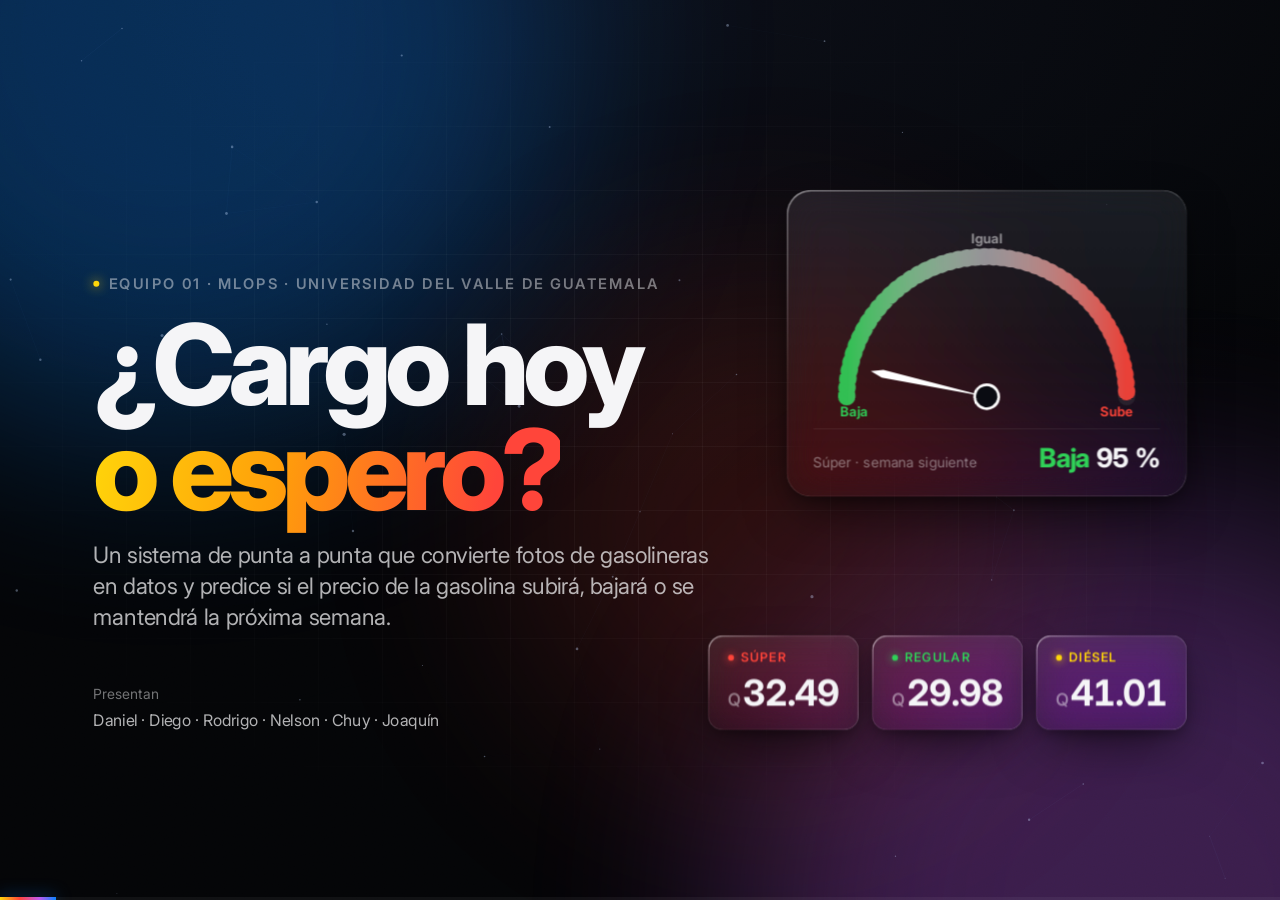
==== commit 7b367a04: "docs: actualizar presentación al modelo v4 con fotos - Métricas, matriz de confusión y pesos del cha" ====
--- a/presentacion/index.html
+++ b/presentacion/index.html
@@ -445,18 +445,19 @@
       <div class="texto" style="margin-top: 6px;"><b>Regresión logística</b> con clases balanceadas. Más estable que Gradient Boosting en nuestras pruebas.</div>
     </div>
     <div class="crece">
-      <div class="pequeno" style="margin-bottom: 12px;">16 variables por semana y combustible</div>
+      <div class="pequeno" style="margin-bottom: 12px;">17 variables por semana y combustible · <span style="color: var(--cian)">EIA</span> · <span style="color: var(--regular)">fotos</span></div>
       <div class="chips">
         <span class="chip">combustible</span><span class="chip">cambio_l1…l4</span><span class="chip">tendencia_4</span><span class="chip">tendencia_8</span>
         <span class="chip">tipo_cambio_cambio</span><span class="chip">mes</span><span class="chip">otro_super_l1</span><span class="chip">otro_regular_l1</span><span class="chip">otro_diesel_l1</span>
         <span class="chip fuerte">intl_cambio_1…3</span><span class="chip fuerte">brecha_vs_8</span>
+        <span class="chip foto">foto_disponible</span><span class="chip foto">foto_brecha</span>
       </div>
     </div>
   </div>
   <aside class="notas">
     El modelo responde una de tres cosas: sube, se mantiene o baja. Usamos un umbral de 10 centavos.
     Las semanas van de martes a lunes, igual que el MEM. Con los datos hasta el lunes predecimos la semana siguiente. Nunca usamos información del futuro.
-    Elegimos regresión logística: es estable, explicable y entrega una probabilidad. Las variables en azul son las del precio internacional.
+    Elegimos regresión logística: es estable, explicable y entrega una probabilidad. Las variables en azul son las del precio internacional. Las dos en verde salen de las fotos: si hubo foto esa semana y cuánto se aleja su precio del oficial. Las semanas sin foto valen cero y no se descartan.
     Tiempo objetivo: 35 segundos.
   </aside>
 </section>
@@ -470,20 +471,24 @@
       <div class="pequeno" style="margin-bottom: 28px;">Peso promedio de cada variable en el modelo · las 8 más importantes · <span style="color: var(--diesel)">en ámbar, las del precio internacional</span></div>
       <div class="barras" id="barras-pesos"></div>
     </div>
-    <div class="col" style="width: 520px; gap: 22px; justify-content: center;">
-      <div class="vidrio s tinte-diesel paso" style="padding: 30px 34px;">
+    <div class="col" style="width: 520px; gap: 18px; justify-content: center;">
+      <div class="vidrio s tinte-diesel paso" style="padding: 24px 32px;">
         <div class="cifra-s" style="color: var(--diesel)">#1 brecha</div>
-        <div class="texto" style="margin-top: 12px;">Si el precio local quedó muy por encima del internacional, lo esperable es que baje.</div>
-      </div>
-      <div class="vidrio s paso" style="padding: 30px 34px;">
+        <div class="texto" style="margin-top: 8px;">Si el precio local quedó muy arriba del internacional, lo esperable es que baje.</div>
+      </div>
+      <div class="vidrio s paso" style="padding: 24px 32px;">
         <div class="cifra-s">Sin la EIA</div>
-        <div class="texto" style="margin-top: 12px;">Con solo el MEM, ningún modelo le ganó a “repetir la semana pasada”. El precio internacional fue la diferencia.</div>
+        <div class="texto" style="margin-top: 8px;">Con solo el MEM, ningún modelo le ganó a la regla simple. El precio internacional cambió eso.</div>
+      </div>
+      <div class="vidrio s tinte-regular paso" style="padding: 24px 32px;">
+        <div class="cifra-s" style="color: var(--regular)">+ fotos</div>
+        <div class="texto" style="margin-top: 8px;">Suben la exactitud de 0.548 a 0.564. Prueba de permutación: p = 0.02.</div>
       </div>
     </div>
   </div>
   <aside class="notas">
     Estas son las variables que más pesan. La primera es la brecha entre el precio local y el internacional. Si en Guatemala el precio quedó muy arriba del internacional, lo normal es que baje. Tiene sentido económico.
-    Y un hallazgo importante: con solo los datos del MEM ningún modelo le ganaba a la regla simple. El precio internacional fue lo que hizo la diferencia.
+    Y un hallazgo importante: con solo los datos del MEM ningún modelo le ganaba a la regla simple. El precio internacional fue lo que hizo la diferencia. Las fotos también aportan: con ellas subimos de 0.548 a 0.564. Para saber si era ruido barajamos las fotos entre semanas 200 veces, y solo 2 % de las corridas igualó la mejora.
     Tiempo objetivo: 30 segundos.
   </aside>
 </section>
@@ -498,7 +503,7 @@
         <div class="metrica-fila" data-a style="--i:2">
           <div class="cab"><span><b>Exactitud balanceada</b></span><span class="pequeno">Azar con 3 clases: 0.33</span></div>
           <div class="rieles">
-            <div class="riel-m"><div class="r modelo" style="--w: 54.8%">0.55</div></div>
+            <div class="riel-m"><div class="r modelo" style="--w: 56.4%">0.56</div></div>
             <div class="riel-m"><div class="r base" style="--w: 45.8%">0.46</div></div>
             <div class="azar" style="left: 33.3%"><span>azar</span></div>
           </div>
@@ -506,14 +511,14 @@
         <div class="metrica-fila" data-a style="--i:3">
           <div class="cab"><span><b>F1 macro</b></span></div>
           <div class="rieles">
-            <div class="riel-m"><div class="r modelo" style="--w: 54.8%">0.55</div></div>
+            <div class="riel-m"><div class="r modelo" style="--w: 56.1%">0.56</div></div>
             <div class="riel-m"><div class="r base" style="--w: 45.8%">0.46</div></div>
           </div>
         </div>
         <div class="metrica-fila" data-a style="--i:4">
           <div class="cab"><span><b>Acierta la dirección</b> cuando hay movimiento</span></div>
           <div class="rieles">
-            <div class="riel-m"><div class="r modelo" style="--w: 73.8%">74 %</div></div>
+            <div class="riel-m"><div class="r modelo" style="--w: 73.6%">74 %</div></div>
             <div class="riel-m"><div class="r base" style="--w: 64%">64 %</div></div>
           </div>
         </div>
@@ -533,7 +538,7 @@
   <aside class="notas">
     Lo importante: evaluamos con semanas que el modelo nunca vio. Entrenamos hasta noviembre de 2024 y probamos en los dos años siguientes.
     La línea base es la que pide el enunciado: repetir la dirección de la semana pasada.
-    En exactitud balanceada sacamos 0.55 contra 0.46. El azar daría 0.33. Cuando el precio sí se mueve, acertamos la dirección 74 % de las veces contra 64 %.
+    En exactitud balanceada sacamos 0.56 contra 0.46. Es la versión 4 del modelo, la que está en producción. El azar daría 0.33. Cuando el precio sí se mueve, acertamos la dirección 74 % de las veces contra 64 %.
     En la matriz, la diagonal son los aciertos. Tiempo objetivo: 40 segundos.
   </aside>
 </section>
@@ -556,18 +561,18 @@
     <div class="vidrio tarjeta" data-a style="--i:4">
       <div class="icono" style="background: rgba(10,132,255,0.2); color: var(--cian)"><svg><use href="#i-camara"/></svg></div>
       <h3>Fotos con cobertura irregular</h3>
-      <p>Las fotos llegan a oro, pero todavía no entrenan el modelo: no hay suficientes semanas seguidas.</p>
+      <p>Ya entrenan el modelo, pero solo 147 de las 312 filas de prueba tienen foto. Su mejora es real y pequeña: el intervalo aún toca el cero.</p>
     </div>
     <div class="vidrio tarjeta" data-a style="--i:5">
       <div class="icono" style="background: rgba(191,90,242,0.2); color: var(--ml-3)"><svg><use href="#i-cerebro"/></svg></div>
       <h3>Margen modesto</h3>
-      <p>Nueve puntos sobre la línea base, sin intervalos de confianza todavía. Las predicciones semanales se acumulan para medirlo.</p>
+      <p>Once puntos sobre la línea base en dos años de prueba. Las predicciones semanales se acumulan para medirlo con semanas nuevas.</p>
     </div>
   </div>
   <aside class="notas">
     Queremos ser honestos con lo que no puede hacer.
     No puede anticipar decisiones del Gobierno, como la exención de octubre. Predice la referencia oficial, no el precio de tu estación.
-    Las fotos todavía no entrenan el modelo porque su cobertura es irregular. Y la mejora es real pero modesta. Por eso guardamos cada predicción semanal con su resultado real. Le paso a Joaquín.
+    Las fotos ya son parte del modelo, pero menos de la mitad de las semanas de prueba tiene foto, así que su aporte todavía es chico. Y la mejora sobre la línea base es real pero modesta. Por eso guardamos cada predicción semanal con su resultado real. Le paso a Joaquín.
     Tiempo objetivo: 25 segundos.
   </aside>
 </section>
@@ -744,7 +749,7 @@
 <section class="diapo" data-titulo="Anexo · Databricks" data-presenta="Plan B" data-aurora="#5e5ce6,#0a84ff,#64d2ff">
   <div class="ceja" data-a style="--i:0"><span class="punto"></span>Anexo · evidencia en Databricks</div>
   <h2 class="titulo" data-a style="--i:1; font-size: 64px">El pipeline en ejecución.</h2>
-  <div class="rejilla-2 mt-s" style="flex: 1; grid-template-rows: 1fr 1fr; gap: 22px;">
+  <div class="rejilla-2 mt-s" style="flex: 1; min-height: 0; grid-template-rows: repeat(2, minmax(0, 1fr)); gap: 22px;">
     <div class="captura" data-a style="--i:2" data-captura="01_job_historial.png" data-pie="Historial de corridas del job"></div>
     <div class="captura" data-a style="--i:3" data-captura="02_job_grafo.png" data-pie="Grafo de tareas y duración"></div>
     <div class="captura" data-a style="--i:4" data-captura="03_mlflow_experimento.png" data-pie="Experimento en MLflow"></div>
@@ -756,8 +761,8 @@
 <!-- ======================================================= 23 · ANEXO B -->
 <section class="diapo" data-titulo="Anexo · Datos y API" data-presenta="Plan B" data-aurora="#f5c451,#d9925b,#0a84ff">
   <div class="ceja" data-a style="--i:0; --acento: var(--oro)"><span class="punto"></span>Anexo · datos y API</div>
-  <h2 class="titulo" data-a style="--i:1">Las tablas y el servicio.</h2>
-  <div class="rejilla-2 mt-s" style="flex: 1; grid-template-rows: 1fr 1fr; gap: 22px;">
+  <h2 class="titulo" data-a style="--i:1; font-size: 64px">Las tablas y el servicio.</h2>
+  <div class="rejilla-2 mt-s" style="flex: 1; min-height: 0; grid-template-rows: repeat(2, minmax(0, 1fr)); gap: 22px;">
     <div class="captura" data-a style="--i:2" data-captura="05_silver_precios.png" data-pie="silver.precios"></div>
     <div class="captura" data-a style="--i:3" data-captura="06_silver_rechazos.png" data-pie="silver.precios_rejected por motivo"></div>
     <div class="captura" data-a style="--i:4" data-captura="07_gold_predicciones.png" data-pie="gold.predicciones"></div>
--- a/presentacion/css/estilo.css
+++ b/presentacion/css/estilo.css
@@ -605,6 +605,7 @@
 .chips { display: flex; flex-wrap: wrap; gap: 12px; }
 .chip { font-family: var(--mono); font-size: 18px; padding: 9px 14px; border-radius: 12px; background: rgba(255,255,255,0.06); border: 1px solid var(--linea); color: var(--texto-2); }
 .chip.fuerte { background: rgba(10,132,255,0.16); border-color: rgba(10,132,255,0.45); color: #fff; }
+.chip.foto { background: rgba(48,209,88,0.14); border-color: rgba(48,209,88,0.45); color: #fff; }
 
 /* Barras horizontales (pesos) ----------------------------------------- */
 .barras { display: flex; flex-direction: column; gap: 16px; }
@@ -705,8 +706,9 @@
 .qr img { display: block; width: 100%; height: 100%; }
 
 /* Capturas ------------------------------------------------------------ */
-.captura { position: relative; border-radius: 22px; overflow: hidden; background: rgba(255,255,255,0.03); border: 1px solid var(--linea); display: grid; place-items: center; }
-.captura img { width: 100%; height: 100%; object-fit: contain; display: block; }
+.captura { position: relative; min-width: 0; min-height: 0; border-radius: 22px; overflow: hidden; background: rgba(255,255,255,0.03); border: 1px solid var(--linea); display: grid; place-items: center; }
+/* La imagen no define el tamaño del recuadro: así la rejilla no se sale de la diapositiva */
+.captura img { position: absolute; inset: 0; width: 100%; height: 100%; object-fit: contain; display: block; }
 .captura .falta { padding: 30px; text-align: center; color: var(--texto-3); font-size: 19px; line-height: 1.5; }
 .captura .falta code { font-family: var(--mono); color: var(--texto-2); font-size: 17px; display: block; margin-top: 8px; }
 .captura .pie { position: absolute; left: 14px; bottom: 14px; padding: 6px 12px; border-radius: 10px; font-size: 15px; background: rgba(0,0,0,0.55); backdrop-filter: blur(10px); color: var(--texto-2); }
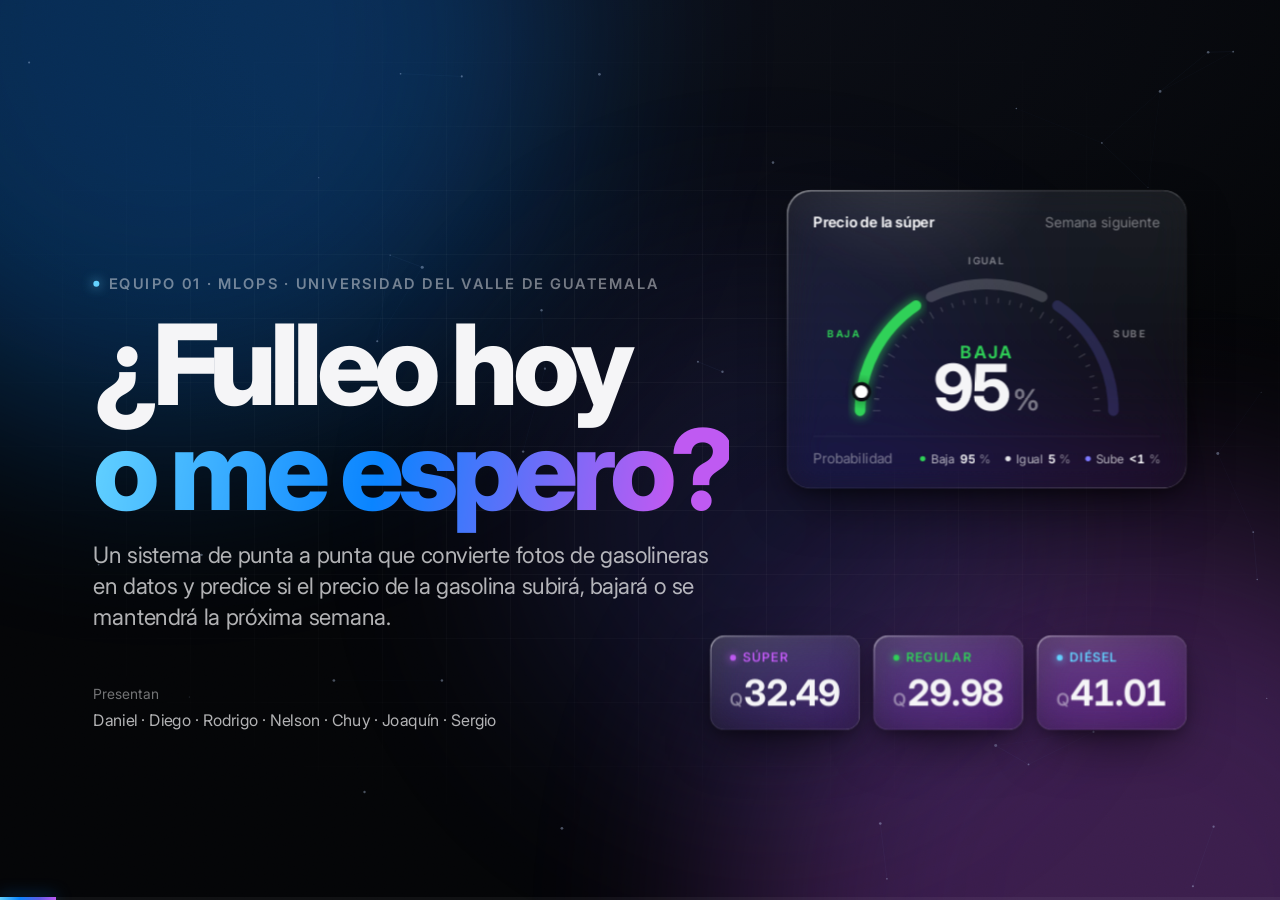
==== commit 8a655c3a: "docs: paleta fría, nuevo medidor, reparto en secuencia y arranque con un comando - Portada: título ¿" ====
--- a/presentacion/index.html
+++ b/presentacion/index.html
@@ -3,7 +3,7 @@
 <head>
 <meta charset="utf-8">
 <meta name="viewport" content="width=device-width, initial-scale=1">
-<title>¿Cargo hoy o espero? · Equipo 01</title>
+<title>¿Fulleo hoy o me espero? · Equipo 01</title>
 <meta name="description" content="Predicción semanal del precio de los combustibles en Guatemala. Proyecto final de MLOps, Equipo 01, UVG.">
 <link rel="preconnect" href="https://fonts.googleapis.com">
 <link rel="stylesheet" href="https://fonts.googleapis.com/css2?family=Inter:wght@400;500;600;700;800&family=JetBrains+Mono:wght@400;600&display=swap">
@@ -45,29 +45,52 @@
 <main class="escenario" id="escenario">
 
 <!-- ======================================================= 1 · PORTADA -->
-<section class="diapo portada" data-titulo="Portada" data-presenta="Daniel" data-aurora="#0a84ff,#bf5af2,#ff453a">
-  <div class="ceja" data-a style="--i:0; --acento: var(--diesel)"><span class="punto"></span>Equipo 01 · MLOps · Universidad del Valle de Guatemala</div>
-  <h1 class="titulo-xl" data-a style="--i:1">¿Cargo hoy<br><span class="degradado-fuego">o espero?</span></h1>
+<section class="diapo portada" data-titulo="Portada" data-presenta="Daniel" data-aurora="#0a84ff,#bf5af2,#5e5ce6">
+  <div class="ceja" data-a style="--i:0; --acento: var(--cian)"><span class="punto"></span>Equipo 01 · MLOps · Universidad del Valle de Guatemala</div>
+  <h1 class="titulo-xl" data-a style="--i:1">¿Fulleo hoy<br><span class="degradado-frio">o me espero?</span></h1>
   <p class="sub" data-a style="--i:2">Un sistema de punta a punta que convierte fotos de gasolineras en datos y predice si el precio de la gasolina subirá, bajará o se mantendrá la próxima semana.</p>
 
   <div class="vidrio medidor" data-a="zoom" style="--i:3">
-    <svg viewBox="0 0 520 300" aria-hidden="true">
+    <div class="medidor-cab">
+      <div class="medidor-titulo">Precio de la súper</div>
+      <div class="pequeno">Semana siguiente</div>
+    </div>
+    <svg viewBox="0 0 520 266" aria-label="Predicción del modelo para la súper">
       <defs>
-        <linearGradient id="g-medidor" x1="0" x2="1"><stop offset="0" stop-color="#30d158"/><stop offset=".5" stop-color="rgba(255,255,255,.55)"/><stop offset="1" stop-color="#ff453a"/></linearGradient>
+        <filter id="brillo-medidor" x="-20%" y="-20%" width="140%" height="140%"><feGaussianBlur stdDeviation="7"/></filter>
       </defs>
-      <path d="M50 270 A210 210 0 0 1 470 270" fill="none" stroke="rgba(255,255,255,.07)" stroke-width="26" stroke-linecap="round"/>
-      <path d="M50 270 A210 210 0 0 1 470 270" fill="none" stroke="url(#g-medidor)" stroke-width="26" stroke-linecap="round" stroke-dasharray="2 11" opacity=".9"/>
-      <text x="40" y="300" style="fill:#30d158;font-size:20px;font-weight:650">Baja</text>
-      <text x="260" y="40" text-anchor="middle" style="fill:rgba(255,255,255,.55);font-size:20px;font-weight:650">Igual</text>
-      <text x="480" y="300" text-anchor="end" style="fill:#ff453a;font-size:20px;font-weight:650">Sube</text>
-      <g class="aguja" id="aguja" style="--giro: -78deg">
-        <path d="M260 270 L254 110 L260 92 L266 110 Z" fill="#fff"/>
-        <circle cx="260" cy="270" r="18" fill="#0a0c12" stroke="#fff" stroke-width="4"/>
+      <path d="M420.0 250.0L430.0 250.0M422.1 233.0L428.1 232.3M419.4 216.1L425.3 214.9M415.0 199.6L420.7 197.8M408.9 183.7L414.4 181.3M398.6 170.0L407.2 165.0M391.9 154.2L396.7 150.7M381.1 140.9L385.6 136.9M369.1 128.9L373.1 124.4M355.8 118.1L359.3 113.3M340.0 111.4L345.0 102.8M326.3 101.1L328.7 95.6M310.4 95.0L312.2 89.3M293.9 90.6L295.1 84.7M277.0 87.9L277.7 81.9M260.0 90.0L260.0 80.0M243.0 87.9L242.3 81.9M226.1 90.6L224.9 84.7M209.6 95.0L207.8 89.3M193.7 101.1L191.3 95.6M180.0 111.4L175.0 102.8M164.2 118.1L160.7 113.3M150.9 128.9L146.9 124.4M138.9 140.9L134.4 136.9M128.1 154.2L123.3 150.7M121.4 170.0L112.8 165.0M111.1 183.7L105.6 181.3M105.0 199.6L99.3 197.8M100.6 216.1L94.7 214.9M97.9 233.0L91.9 232.3M100.0 250.0L90.0 250.0" stroke="rgba(255,255,255,.16)" stroke-width="2" stroke-linecap="round"/>
+      <g class="tramos">
+        <g class="tramo activo" id="tramo-baja" style="--c: var(--regular)">
+          <path class="halo" d="M70 250 A190 190 0 0 1 153.75 92.49"/>
+          <path d="M70 250 A190 190 0 0 1 153.75 92.49"/>
+        </g>
+        <g class="tramo" id="tramo-se_mantiene" style="--c: #e5e5ea">
+          <path class="halo" d="M176.71 79.23 A190 190 0 0 1 343.29 79.23"/>
+          <path d="M176.71 79.23 A190 190 0 0 1 343.29 79.23"/>
+        </g>
+        <g class="tramo" id="tramo-sube" style="--c: var(--sube)">
+          <path class="halo" d="M366.25 92.49 A190 190 0 0 1 450 250"/>
+          <path d="M366.25 92.49 A190 190 0 0 1 450 250"/>
+        </g>
       </g>
+      <text class="etiqueta activo" id="etq-baja" x="70" y="140" text-anchor="end" style="--c: var(--regular)">Baja</text>
+      <text class="etiqueta" id="etq-se_mantiene" x="260" y="30" text-anchor="middle" style="--c: #e5e5ea">Igual</text>
+      <text class="etiqueta" id="etq-sube" x="450" y="140" text-anchor="start" style="--c: var(--sube)">Sube</text>
+      <g class="marcador" id="aguja" style="--giro: -81deg">
+        <circle cx="260" cy="60" r="17" fill="rgba(0,0,0,.35)" filter="url(#brillo-medidor)"/>
+        <circle cx="260" cy="60" r="12" fill="#fff" stroke="#0b0d13" stroke-width="5"/>
+      </g>
+      <text class="lectura-dir" id="medidor-dir" x="260" y="172" text-anchor="middle" style="--c: var(--regular)">Baja</text>
+      <text class="lectura-num" x="260" y="250" text-anchor="middle"><tspan id="medidor-prob" data-cuenta="95">95</tspan><tspan class="pct" dx="6">%</tspan></text>
     </svg>
     <div class="medidor-pie">
-      <div class="pequeno">Súper · semana siguiente</div>
-      <div class="medidor-valor"><span id="medidor-dir" class="c-regular">Baja</span> <span id="medidor-prob">94 %</span></div>
+      <div class="pequeno">Probabilidad</div>
+      <div class="medidor-probs">
+        <span><i style="background: var(--regular)"></i>Baja <b id="p-baja">95</b></span>
+        <span><i style="background: #e5e5ea"></i>Igual <b id="p-se_mantiene">5</b></span>
+        <span><i style="background: var(--sube)"></i>Sube <b id="p-sube">&lt;1</b></span>
+      </div>
     </div>
   </div>
 
@@ -82,7 +105,7 @@
     <div class="vidrio s chip-precio" data-a="zoom" style="--i:7"><div class="nombre c-diesel"><i></i>Diésel</div><div class="valor"><small>Q</small><span data-api="actual.diesel">41.01</span></div></div>
   </div>
   <aside class="notas">
-    Buenas. Somos el Equipo 01. Todos los que cargamos gasolina en Guatemala nos hemos hecho esta pregunta: ¿cargo hoy o espero?
+    Buenas. Somos el Equipo 01. Todos los que cargamos gasolina en Guatemala nos hemos hecho esta pregunta: ¿fulleo hoy o me espero?
     Los precios que ven abajo a la derecha no son de una imagen. Vienen en vivo de nuestra API, con la referencia oficial vigente por galón.
     En los próximos 10 minutos les contamos cómo pasamos de una foto de un dispensador a una predicción, y al final lo prueban ustedes desde su teléfono.
     Tiempo objetivo: 20 segundos.
@@ -90,8 +113,8 @@
 </section>
 
 <!-- ======================================================= 2 · PROBLEMA -->
-<section class="diapo" data-titulo="El problema" data-presenta="Daniel" data-aurora="#ff453a,#ff9f0a,#0a84ff">
-  <div class="ceja" data-a style="--i:0; --acento: var(--super)"><span class="punto"></span>El problema</div>
+<section class="diapo" data-titulo="El problema" data-presenta="Daniel" data-aurora="#bf5af2,#64d2ff,#0a84ff">
+  <div class="ceja" data-a style="--i:0; --acento: var(--ml-3)"><span class="punto"></span>El problema</div>
   <h2 class="titulo" data-a style="--i:1">El precio cambia cada semana.<br><span class="c-tenue">El conductor decide a ciegas.</span></h2>
   <div class="vidrio panel-grafica" data-a style="--i:3">
     <div class="fila" style="justify-content: space-between; align-items: center;">
@@ -113,8 +136,8 @@
 </section>
 
 <!-- ======================================================= 3 · DECISIÓN -->
-<section class="diapo" data-titulo="Para quién" data-presenta="Daniel" data-aurora="#ffd60a,#ff453a,#5e5ce6">
-  <div class="ceja" data-a style="--i:0; --acento: var(--diesel)"><span class="punto"></span>Para quién y por qué</div>
+<section class="diapo" data-titulo="Para quién" data-presenta="Daniel" data-aurora="#30d158,#bf5af2,#5e5ce6">
+  <div class="ceja" data-a style="--i:0; --acento: var(--cian)"><span class="punto"></span>Para quién y por qué</div>
   <p class="pregunta-grande mt" data-a style="--i:1">Si espero al próximo cambio de precio,<br><span class="degradado">¿pagaré más, menos o lo mismo?</span></p>
   <div class="rejilla-3 mt-l">
     <div class="vidrio tarjeta tinte-ml" data-a style="--i:3">
@@ -149,7 +172,7 @@
   <div class="fila mt-l" style="gap: 40px; align-items: stretch;">
     <div class="rejilla-3 crece" style="gap: 28px;">
       <div class="vidrio tarjeta" data-a style="--i:3">
-        <div class="icono" style="background: rgba(255,214,10,0.18); color: var(--diesel)"><svg><use href="#i-camara"/></svg></div>
+        <div class="icono" style="background: rgba(255,214,10,0.18); color: var(--amarillo)"><svg><use href="#i-camara"/></svg></div>
         <h3>Datos</h3>
         <p>110 fotos de precios, 13 años de precios oficiales del MEM y el precio internacional de la EIA.</p>
       </div>
@@ -165,7 +188,7 @@
       </div>
     </div>
     <div class="vidrio terminal" data-a="der" style="--i:6; width: 560px;">
-      <div class="barra-t"><i style="background:#ff5f57"></i><i style="background:#febc2e"></i><i style="background:#28c840"></i><span>GET /prediccion?combustible=super</span></div>
+      <div class="barra-t"><i style="background:rgba(255,255,255,.2)"></i><i style="background:rgba(255,255,255,.2)"></i><i style="background:rgba(255,255,255,.2)"></i><span>GET /prediccion?combustible=super</span></div>
       <div class="json" id="json-ejemplo"></div>
     </div>
   </div>
@@ -178,7 +201,7 @@
 </section>
 
 <!-- ======================================================= 5 · ARQUITECTURA -->
-<section class="diapo" data-titulo="Arquitectura" data-presenta="Diego" data-aurora="#0a84ff,#5e5ce6,#f5c451">
+<section class="diapo" data-titulo="Arquitectura" data-presenta="Diego" data-aurora="#0a84ff,#5e5ce6,#bf5af2">
   <div class="ceja" data-a style="--i:0"><span class="punto"></span>Arquitectura</div>
   <h2 class="titulo" data-a style="--i:1; font-size: 76px">Cuatro paradas, un solo flujo automático.</h2>
   <div class="diagrama" id="diagrama-arq" data-a style="--i:2">
@@ -212,8 +235,8 @@
 </section>
 
 <!-- ======================================================= 6 · CAPAS -->
-<section class="diapo" data-titulo="Tres capas" data-presenta="Diego" data-aurora="#d9925b,#c7ced8,#f5c451">
-  <div class="ceja" data-a style="--i:0; --acento: var(--oro)"><span class="punto"></span>Arquitectura medallón</div>
+<section class="diapo" data-titulo="Tres capas" data-presenta="Diego" data-aurora="#64d2ff,#c7ced8,#5e5ce6">
+  <div class="ceja" data-a style="--i:0; --acento: var(--ml-2)"><span class="punto"></span>Arquitectura medallón</div>
   <h2 class="titulo" data-a style="--i:1">Tres capas, tres promesas.</h2>
   <div class="rejilla-3 mt">
     <div class="vidrio capa" data-a style="--i:2">
@@ -260,7 +283,7 @@
 </section>
 
 <!-- ======================================================= 7 · FOTO → DATO -->
-<section class="diapo" data-titulo="De la foto al dato" data-presenta="Rodrigo" data-aurora="#64d2ff,#0a84ff,#ffd60a">
+<section class="diapo" data-titulo="De la foto al dato" data-presenta="Rodrigo" data-aurora="#64d2ff,#0a84ff,#30d158">
   <div class="ceja" data-a style="--i:0; --acento: var(--cian)"><span class="punto"></span>De la foto al dato</div>
   <h2 class="titulo" data-a style="--i:1">Leemos el dispensador<br><span class="c-tenue">como lo leería una persona.</span></h2>
   <div class="fila" style="gap: 70px; margin-top: 20px; flex: 1; align-items: center;">
@@ -283,9 +306,9 @@
         <rect class="caja-deteccion" id="caja-venta" x="58" y="96" width="444" height="236" rx="14"/>
         <!-- ventanas de precio -->
         <g style="font-family: var(--mono);">
-          <g transform="translate(50,380)"><rect width="105" height="150" rx="14" fill="#0d0f14" stroke="rgba(255,214,10,0.5)"/><text x="52" y="38" text-anchor="middle" style="fill:#ffd60a; font-size:15px; font-family: var(--fuente); letter-spacing:.1em">DIESEL</text><text x="52" y="100" text-anchor="middle" filter="url(#brillo-lcd)" style="fill:#ffe9a0; font-size:30px">41.01</text></g>
+          <g transform="translate(50,380)"><rect width="105" height="150" rx="14" fill="#0d0f14" stroke="rgba(100,210,255,0.5)"/><text x="52" y="38" text-anchor="middle" style="fill:#64d2ff; font-size:15px; font-family: var(--fuente); letter-spacing:.1em">DIESEL</text><text x="52" y="100" text-anchor="middle" filter="url(#brillo-lcd)" style="fill:#d4f3ff; font-size:30px">41.01</text></g>
           <g transform="translate(168,380)"><rect width="105" height="150" rx="14" fill="#0d0f14" stroke="rgba(48,209,88,0.5)"/><text x="52" y="38" text-anchor="middle" style="fill:#30d158; font-size:15px; font-family: var(--fuente); letter-spacing:.1em">REGULAR</text><text x="52" y="100" text-anchor="middle" filter="url(#brillo-lcd)" style="fill:#b9f5c8; font-size:30px">29.98</text></g>
-          <g transform="translate(286,380)"><rect id="ventana-super" width="105" height="150" rx="14" fill="#0d0f14" stroke="rgba(255,69,58,0.55)"/><text x="52" y="38" text-anchor="middle" style="fill:#ff453a; font-size:15px; font-family: var(--fuente); letter-spacing:.1em">SUPER</text><text x="52" y="100" text-anchor="middle" filter="url(#brillo-lcd)" style="fill:#ffc2bd; font-size:30px">32.49</text></g>
+          <g transform="translate(286,380)"><rect id="ventana-super" width="105" height="150" rx="14" fill="#0d0f14" stroke="rgba(191,90,242,0.55)"/><text x="52" y="38" text-anchor="middle" style="fill:#bf5af2; font-size:15px; font-family: var(--fuente); letter-spacing:.1em">SUPER</text><text x="52" y="100" text-anchor="middle" filter="url(#brillo-lcd)" style="fill:#ecd6ff; font-size:30px">32.49</text></g>
           <g transform="translate(404,380)" opacity="0.5"><rect width="105" height="150" rx="14" fill="#0d0f14" stroke="rgba(255,255,255,0.2)"/><text x="52" y="38" text-anchor="middle" style="fill:#aaa; font-size:15px; font-family: var(--fuente); letter-spacing:.1em">V-POWER</text><text x="52" y="100" text-anchor="middle" style="fill:#ccc; font-size:30px">34.99</text></g>
           <rect class="caja-deteccion" id="caja-super" x="280" y="374" width="117" height="162" rx="16" style="stroke: var(--super)"/>
         </g>
@@ -320,7 +343,7 @@
 </section>
 
 <!-- ======================================================= 8 · REGLAS -->
-<section class="diapo" data-titulo="Reglas de calidad" data-presenta="Rodrigo" data-aurora="#ffd60a,#30d158,#ff453a">
+<section class="diapo" data-titulo="Reglas de calidad" data-presenta="Rodrigo" data-aurora="#64d2ff,#30d158,#bf5af2">
   <div class="ceja" data-a style="--i:0; --acento: var(--regular)"><span class="punto"></span>Reglas de calidad</div>
   <h2 class="titulo" data-a style="--i:1">Plausible no significa correcto.</h2>
   <div class="fila mt" style="gap: 48px; flex: 1;">
@@ -351,7 +374,7 @@
 </section>
 
 <!-- ======================================================= 9 · EXACTITUD -->
-<section class="diapo" data-titulo="Exactitud de la lectura" data-presenta="Nelson" data-aurora="#64d2ff,#5e5ce6,#ff453a">
+<section class="diapo" data-titulo="Exactitud de la lectura" data-presenta="Nelson" data-aurora="#64d2ff,#5e5ce6,#bf5af2">
   <div class="ceja" data-a style="--i:0; --acento: var(--cian)"><span class="punto"></span>Revisión manual</div>
   <h2 class="titulo" data-a style="--i:1">Revisamos 20 fotos a mano.<br><span class="c-tenue">Esto es lo que acierta cada técnica.</span></h2>
   <div class="fila mt" style="gap: 60px; align-items: center; flex: 1;">
@@ -384,15 +407,15 @@
 </section>
 
 <!-- ======================================================= 10 · FUENTES -->
-<section class="diapo" data-titulo="Más historia" data-presenta="Nelson" data-aurora="#ff9f0a,#ff453a,#0a84ff">
-  <div class="ceja" data-a style="--i:0; --acento: #ff9f0a"><span class="punto"></span>Fuentes complementarias</div>
+<section class="diapo" data-titulo="Más historia" data-presenta="Nelson" data-aurora="#64d2ff,#bf5af2,#0a84ff">
+  <div class="ceja" data-a style="--i:0; --acento: var(--cian)"><span class="punto"></span>Fuentes complementarias</div>
   <h2 class="titulo" data-a style="--i:1">110 fotos no alcanzan para aprender.<br><span class="c-tenue">13 años de historia, sí.</span></h2>
   <div class="fila mt" style="gap: 32px; flex: 1;">
     <div class="vidrio panel-grafica" data-a style="--i:2; margin-top: 0; flex: 1.6;">
       <div class="fila" style="justify-content: space-between; align-items: center;">
         <div class="leyenda">
           <span class="c-super"><i></i>Súper en Guatemala</span>
-          <span style="color: #ff9f0a"><i></i>Gasolina en la Costa del Golfo, en quetzales</span>
+          <span class="c-cian"><i></i>Gasolina en la Costa del Golfo, en quetzales</span>
         </div>
       </div>
       <div class="crece" id="g-internacional" style="margin-top: 14px;"></div>
@@ -435,7 +458,7 @@
   </div>
   <p class="pequeno" data-a style="--i:3; margin-top: 14px;">Semanas de martes a lunes, como la referencia del MEM. Solo se usa lo que se sabía al cierre de la semana. Nada del futuro.</p>
   <div class="rejilla-3 mt-s">
-    <div class="vidrio s clase paso"><div class="flecha" style="background: rgba(255,69,58,0.18); color: var(--super)">↑</div><div><h4>Sube</h4><p>Cambio de Q0.10 o más</p></div></div>
+    <div class="vidrio s clase paso"><div class="flecha" style="background: rgba(125,122,255,0.18); color: var(--sube)">↑</div><div><h4>Sube</h4><p>Cambio de Q0.10 o más</p></div></div>
     <div class="vidrio s clase paso"><div class="flecha" style="background: rgba(255,255,255,0.08); color: var(--texto-2)">→</div><div><h4>Se mantiene</h4><p>Menos de Q0.10 de diferencia</p></div></div>
     <div class="vidrio s clase paso"><div class="flecha" style="background: rgba(48,209,88,0.18); color: var(--regular)">↓</div><div><h4>Baja</h4><p>Cambio de −Q0.10 o menos</p></div></div>
   </div>
@@ -463,17 +486,17 @@
 </section>
 
 <!-- ======================================================= 12 · QUÉ MIRA -->
-<section class="diapo" data-titulo="Qué mira el modelo" data-presenta="Chuy" data-aurora="#ff9f0a,#0a84ff,#5e5ce6">
-  <div class="ceja" data-a style="--i:0; --acento: #ff9f0a"><span class="punto"></span>Qué mira el modelo</div>
+<section class="diapo" data-titulo="Qué mira el modelo" data-presenta="Chuy" data-aurora="#64d2ff,#0a84ff,#5e5ce6">
+  <div class="ceja" data-a style="--i:0; --acento: var(--cian)"><span class="punto"></span>Qué mira el modelo</div>
   <h2 class="titulo" data-a style="--i:1">Lo que más pesa<br><span class="c-tenue">tiene sentido económico.</span></h2>
   <div class="fila mt" style="gap: 70px; flex: 1;">
     <div class="vidrio crece" data-a style="--i:2; padding: 46px 50px;">
-      <div class="pequeno" style="margin-bottom: 28px;">Peso promedio de cada variable en el modelo · las 8 más importantes · <span style="color: var(--diesel)">en ámbar, las del precio internacional</span></div>
+      <div class="pequeno" style="margin-bottom: 28px;">Peso promedio de cada variable en el modelo · las 8 más importantes · <span class="c-cian">en celeste, las del precio internacional</span></div>
       <div class="barras" id="barras-pesos"></div>
     </div>
     <div class="col" style="width: 520px; gap: 18px; justify-content: center;">
       <div class="vidrio s tinte-diesel paso" style="padding: 24px 32px;">
-        <div class="cifra-s" style="color: var(--diesel)">#1 brecha</div>
+        <div class="cifra-s c-cian">#1 brecha</div>
         <div class="texto" style="margin-top: 8px;">Si el precio local quedó muy arriba del internacional, lo esperable es que baje.</div>
       </div>
       <div class="vidrio s paso" style="padding: 24px 32px;">
@@ -544,17 +567,17 @@
 </section>
 
 <!-- ======================================================= 14 · LIMITACIONES -->
-<section class="diapo" data-titulo="Limitaciones" data-presenta="Chuy" data-aurora="#ff453a,#5e5ce6,#ffd60a">
-  <div class="ceja" data-a style="--i:0; --acento: var(--super)"><span class="punto"></span>Limitaciones</div>
+<section class="diapo" data-titulo="Limitaciones" data-presenta="Chuy" data-aurora="#bf5af2,#5e5ce6,#30d158">
+  <div class="ceja" data-a style="--i:0; --acento: var(--ml-3)"><span class="punto"></span>Limitaciones</div>
   <h2 class="titulo" data-a style="--i:1">Lo que el modelo no puede ver.</h2>
   <div class="rejilla-2 mt" style="gap: 28px;">
     <div class="vidrio tarjeta" data-a style="--i:2">
-      <div class="icono" style="background: rgba(255,69,58,0.18); color: var(--super)"><svg><use href="#i-escudo"/></svg></div>
+      <div class="icono" style="background: rgba(191,90,242,0.18); color: var(--ml-3)"><svg><use href="#i-escudo"/></svg></div>
       <h3>Decisiones del Gobierno</h3>
       <p>La baja de <b>Q9.10</b> del 5 de octubre por la exención de impuestos no la anticipa ningún dato del mercado.</p>
     </div>
     <div class="vidrio tarjeta" data-a style="--i:3">
-      <div class="icono" style="background: rgba(255,214,10,0.16); color: var(--diesel)"><svg><use href="#i-bomba"/></svg></div>
+      <div class="icono" style="background: rgba(255,214,10,0.16); color: var(--amarillo)"><svg><use href="#i-bomba"/></svg></div>
       <h3>Tu estación no es el promedio</h3>
       <p>Predecimos la referencia oficial. Cada estación cobra con su propio margen y aplica el cambio a su ritmo.</p>
     </div>
@@ -625,7 +648,7 @@
       </div>
     </div>
     <div class="vidrio terminal" data-a="der" style="--i:5; width: 640px;">
-      <div class="barra-t"><i style="background:#ff5f57"></i><i style="background:#febc2e"></i><i style="background:#28c840"></i><span>Droplet · puerto 8001</span></div>
+      <div class="barra-t"><i style="background:rgba(255,255,255,.2)"></i><i style="background:rgba(255,255,255,.2)"></i><i style="background:rgba(255,255,255,.2)"></i><span>Droplet · puerto 8001</span></div>
       <div class="cuerpo" id="terminal-health"></div>
       <div style="padding: 0 30px 26px;" class="fila"><span class="estado-vivo" id="estado-api"><i></i><span>Conectando…</span></span></div>
     </div>
@@ -639,7 +662,7 @@
 </section>
 
 <!-- ======================================================= 17 · DEMO -->
-<section class="diapo" data-titulo="Demo en vivo" data-presenta="Rodrigo" data-aurora="#bf5af2,#0a84ff,#30d158">
+<section class="diapo" data-titulo="Demo en vivo" data-presenta="Joaquín" data-aurora="#bf5af2,#0a84ff,#30d158">
   <div class="fila" style="flex: 1; gap: 90px; align-items: center;">
     <div class="col crece">
       <div class="ceja" data-a style="--i:0; --acento: var(--ml-3)"><span class="punto"></span>Demo en vivo</div>
@@ -666,7 +689,7 @@
 </section>
 
 <!-- ======================================================= 18 · PREDICCIÓN -->
-<section class="diapo" data-titulo="Predicción en vivo" data-presenta="Rodrigo" data-aurora="#30d158,#64d2ff,#ff453a">
+<section class="diapo" data-titulo="Predicción en vivo" data-presenta="Joaquín" data-aurora="#30d158,#64d2ff,#bf5af2">
   <div class="fila" style="justify-content: space-between; align-items: flex-end;">
     <div>
       <div class="ceja" data-a style="--i:0; --acento: var(--regular)"><span class="punto"></span>Predicción en vivo · respuesta de la API</div>
@@ -678,13 +701,13 @@
   <p class="pequeno mt-s" data-a style="--i:6" id="pie-prediccion">Datos hasta la semana del 3 de noviembre. Precio de referencia vigente del MEM.</p>
   <aside class="notas">
     Esta es la respuesta real de la API, consultada en este momento. Para cada combustible: la dirección, la probabilidad y cómo se reparte entre las tres clases.
-    Esta predicción queda registrada en gold.predicciones. Cuando llegue la semana siguiente, el job completa la dirección real y si acertamos.
+    Esta predicción queda registrada en gold.predicciones. Cuando llegue la semana siguiente, el job completa la dirección real y si acertamos. Le paso a Sergio.
   </aside>
 </section>
 
 <!-- ======================================================= 19 · LECCIONES -->
-<section class="diapo" data-titulo="Lecciones aprendidas" data-presenta="Diego" data-aurora="#5e5ce6,#ffd60a,#0a84ff">
-  <div class="ceja" data-a style="--i:0; --acento: var(--diesel)"><span class="punto"></span>Lecciones aprendidas</div>
+<section class="diapo" data-titulo="Lecciones aprendidas" data-presenta="Sergio" data-aurora="#5e5ce6,#30d158,#0a84ff">
+  <div class="ceja" data-a style="--i:0; --acento: var(--cian)"><span class="punto"></span>Lecciones aprendidas</div>
   <h2 class="titulo" data-a style="--i:1">Lo que nos llevamos.</h2>
   <div class="rejilla-3 mt" style="gap: 26px;">
     <div class="vidrio leccion" data-a style="--i:2"><div class="n">01</div><h3>El ojo humano sigue siendo la referencia</h3><p>Un dígito mal leído pasa los rangos. La revisión manual corrigió nuestra propia vara de medir.</p></div>
@@ -703,7 +726,7 @@
 </section>
 
 <!-- ======================================================= 20 · CON MÁS TIEMPO -->
-<section class="diapo" data-titulo="Con más tiempo" data-presenta="Daniel" data-aurora="#0a84ff,#bf5af2,#30d158">
+<section class="diapo" data-titulo="Con más tiempo" data-presenta="Sergio" data-aurora="#0a84ff,#bf5af2,#30d158">
   <div class="ceja" data-a style="--i:0"><span class="punto"></span>Siguientes pasos</div>
   <h2 class="titulo" data-a style="--i:1">Con más tiempo y más datos.</h2>
   <div class="ruta" style="margin-top: 110px;">
@@ -726,14 +749,12 @@
 </section>
 
 <!-- ======================================================= 21 · GRACIAS -->
-<section class="diapo" data-titulo="Gracias" data-presenta="Todos" data-aurora="#ff453a,#0a84ff,#bf5af2">
+<section class="diapo" data-titulo="Gracias" data-presenta="Sergio" data-aurora="#5e5ce6,#0a84ff,#bf5af2">
   <div class="fila" style="flex: 1; align-items: center; gap: 100px;">
     <div class="col crece">
-      <div class="ceja" data-a style="--i:0; --acento: var(--diesel)"><span class="punto"></span>Equipo 01 · Gasolina GT</div>
+      <div class="ceja" data-a style="--i:0; --acento: var(--cian)"><span class="punto"></span>Equipo 01 · Gasolina GT</div>
       <div class="gracias mt-s" data-a style="--i:1">Gracias.</div>
-      <p class="sub" data-a style="--i:2">¿Preguntas? Cualquiera de nosotros puede responder.</p>
-      <div class="nombres sub" data-a style="--i:3; color: var(--texto); font-size: 30px;" id="lista-equipo-2"></div>
-      <div class="pequeno mt" data-a style="--i:4">github.com/chuy-zip/equipo-01-gasolina-gt</div>
+      <div class="pequeno mt" data-a style="--i:2">github.com/chuy-zip/equipo-01-gasolina-gt</div>
     </div>
     <div class="col centro" data-a="zoom" style="--i:3">
       <div class="qr" style="width: 400px; height: 400px;"><img src="datos/qr_docs.svg" alt="Código QR hacia la documentación de la API"></div>
@@ -741,7 +762,7 @@
     </div>
   </div>
   <aside class="notas">
-    Gracias. Quedamos atentos a sus preguntas. El QR abre la documentación interactiva de la API para que la exploren.
+    Gracias. Quedamos atentos a sus preguntas; cualquiera del equipo puede responder. El QR abre la documentación interactiva de la API para que la exploren.
   </aside>
 </section>
 
@@ -759,8 +780,8 @@
 </section>
 
 <!-- ======================================================= 23 · ANEXO B -->
-<section class="diapo" data-titulo="Anexo · Datos y API" data-presenta="Plan B" data-aurora="#f5c451,#d9925b,#0a84ff">
-  <div class="ceja" data-a style="--i:0; --acento: var(--oro)"><span class="punto"></span>Anexo · datos y API</div>
+<section class="diapo" data-titulo="Anexo · Datos y API" data-presenta="Plan B" data-aurora="#5e5ce6,#64d2ff,#0a84ff">
+  <div class="ceja" data-a style="--i:0; --acento: var(--ml-2)"><span class="punto"></span>Anexo · datos y API</div>
   <h2 class="titulo" data-a style="--i:1; font-size: 64px">Las tablas y el servicio.</h2>
   <div class="rejilla-2 mt-s" style="flex: 1; min-height: 0; grid-template-rows: repeat(2, minmax(0, 1fr)); gap: 22px;">
     <div class="captura" data-a style="--i:2" data-captura="05_silver_precios.png" data-pie="silver.precios"></div>
--- a/presentacion/css/estilo.css
+++ b/presentacion/css/estilo.css
@@ -14,9 +14,14 @@
   --linea-2: rgba(255, 255, 255, 0.18);
 
   /* Combustibles */
-  --super: #ff453a;
+  --super: #bf5af2;
   --regular: #30d158;
-  --diesel: #ffd60a;
+  --diesel: #64d2ff;
+  /* Dirección del precio */
+  --baja: #30d158;
+  --sube: #7d7aff;
+  /* Amarillo: solo para íconos, nunca en texto, fondos ni decoración */
+  --amarillo: #ffd60a;
   /* Aprendizaje automático */
   --ml: #0a84ff;
   --ml-2: #5e5ce6;
@@ -71,7 +76,7 @@
 }
 .aurora.a1 { background: var(--a1, var(--ml)); top: -28vmax; left: -18vmax; animation: deriva1 38s ease-in-out infinite alternate; }
 .aurora.a2 { background: var(--a2, var(--ml-3)); bottom: -32vmax; right: -20vmax; animation: deriva2 44s ease-in-out infinite alternate; }
-.aurora.a3 { background: var(--a3, var(--super)); top: 30%; left: 40%; width: 40vmax; height: 40vmax; opacity: 0.16; animation: deriva3 52s ease-in-out infinite alternate; }
+.aurora.a3 { background: var(--a3, var(--ml-3)); top: 30%; left: 40%; width: 40vmax; height: 40vmax; opacity: 0.16; animation: deriva3 52s ease-in-out infinite alternate; }
 @keyframes deriva1 { to { transform: translate(14vmax, 10vmax) scale(1.08); } }
 @keyframes deriva2 { to { transform: translate(-12vmax, -8vmax) scale(0.94); } }
 @keyframes deriva3 { to { transform: translate(-18vmax, 6vmax) scale(1.15); } }
@@ -221,8 +226,8 @@
   background-clip: text;
   color: transparent;
 }
-.degradado-fuego {
-  background: linear-gradient(100deg, var(--diesel) 0%, #ff9f0a 40%, var(--super) 85%);
+.degradado-frio {
+  background: linear-gradient(100deg, #64d2ff 0%, #0a84ff 45%, #bf5af2 90%);
   -webkit-background-clip: text;
   background-clip: text;
   color: transparent;
@@ -232,6 +237,7 @@
 .c-diesel { color: var(--diesel); }
 .c-ml { color: var(--cian); }
 .c-tenue { color: var(--texto-3); }
+.c-cian { color: var(--cian); }
 
 /* --------------------------------------------------------------------------
    Vidrio líquido
@@ -280,9 +286,9 @@
 }
 .vidrio.s { border-radius: var(--radio-s); }
 .vidrio.tinte-ml { background: linear-gradient(180deg, rgba(10,132,255,0.16), rgba(94,92,230,0.06)); }
-.vidrio.tinte-super { background: linear-gradient(180deg, rgba(255,69,58,0.16), rgba(255,69,58,0.04)); }
+.vidrio.tinte-super { background: linear-gradient(180deg, rgba(191,90,242,0.16), rgba(191,90,242,0.04)); }
 .vidrio.tinte-regular { background: linear-gradient(180deg, rgba(48,209,88,0.15), rgba(48,209,88,0.04)); }
-.vidrio.tinte-diesel { background: linear-gradient(180deg, rgba(255,214,10,0.14), rgba(255,214,10,0.035)); }
+.vidrio.tinte-diesel { background: linear-gradient(180deg, rgba(100,210,255,0.14), rgba(100,210,255,0.035)); }
 
 .pastilla {
   display: inline-flex;
@@ -354,7 +360,7 @@
   display: block;
   height: 100%;
   width: var(--p, 0%);
-  background: linear-gradient(90deg, var(--diesel), var(--super) 35%, var(--ml-3) 70%, var(--ml));
+  background: linear-gradient(90deg, var(--cian), var(--ml) 35%, var(--ml-2) 70%, var(--ml-3));
   box-shadow: 0 0 16px rgba(10,132,255,0.7);
   transition: width 0.8s var(--resorte);
 }
@@ -454,12 +460,28 @@
 .chip-precio .valor small { font-size: 26px; color: var(--texto-3); font-weight: 600; margin-right: 4px; }
 .portada .equipo { position: absolute; left: 140px; bottom: 120px; }
 .portada .equipo .nombres { font-size: 24px; color: var(--texto-2); margin-top: 10px; letter-spacing: -0.005em; }
-.medidor { position: absolute; right: 140px; top: 150px; width: 600px; padding: 40px 40px 34px; }
+.medidor { position: absolute; right: 140px; top: 150px; width: 600px; padding: 34px 40px 30px; }
+.medidor-cab { display: flex; justify-content: space-between; align-items: baseline; margin-bottom: 18px; }
+.medidor-titulo { font-size: 22px; font-weight: 650; letter-spacing: -0.01em; }
 .medidor svg { width: 100%; display: block; overflow: visible; }
-.medidor .aguja { transform-origin: 260px 270px; transform: rotate(0deg); transition: transform 2.4s var(--resorte-rebote) 0.9s; }
-.diapo.activa .medidor .aguja { transform: rotate(var(--giro)); }
-.medidor-pie { display: flex; justify-content: space-between; align-items: baseline; margin-top: 18px; padding-top: 18px; border-top: 1px solid var(--linea); }
-.medidor-valor { font-size: 40px; font-weight: 750; letter-spacing: -0.03em; font-variant-numeric: tabular-nums; }
+.medidor .tramo path { fill: none; stroke: var(--c); stroke-width: 16; stroke-linecap: round; }
+.medidor .tramo { opacity: 0.2; transition: opacity 0.9s var(--resorte) 1.9s; }
+.medidor .tramo .halo { stroke-width: 22; filter: url(#brillo-medidor); opacity: 0; transition: opacity 0.9s var(--resorte) 1.9s; }
+.diapo.activa .medidor .tramo.activo { opacity: 1; }
+.diapo.activa .medidor .tramo.activo .halo { opacity: 0.55; }
+.medidor .etiqueta { fill: var(--texto-3); font-size: 15px; font-weight: 650; letter-spacing: 0.14em; text-transform: uppercase; transition: fill 0.9s var(--resorte) 1.9s; }
+.diapo.activa .medidor .etiqueta.activo { fill: var(--c); }
+.medidor .marcador { transform-origin: 260px 250px; transform: rotate(0deg); transition: transform 2.2s var(--resorte-rebote) 0.9s; }
+.diapo.activa .medidor .marcador { transform: rotate(var(--giro)); }
+.medidor .lectura-dir { fill: var(--c); font-size: 26px; font-weight: 650; letter-spacing: 0.12em; text-transform: uppercase; }
+.medidor .lectura-num { fill: var(--texto); font-size: 96px; font-weight: 750; letter-spacing: -0.045em; font-variant-numeric: tabular-nums; }
+.medidor .lectura-num .pct { fill: var(--texto-3); font-size: 44px; font-weight: 600; letter-spacing: 0; }
+.medidor-pie { display: flex; justify-content: space-between; align-items: center; margin-top: 22px; padding-top: 18px; border-top: 1px solid var(--linea); }
+.medidor-probs { display: flex; gap: 22px; font-size: 18px; color: var(--texto-2); font-variant-numeric: tabular-nums; }
+.medidor-probs span { display: flex; align-items: center; gap: 8px; white-space: nowrap; }
+.medidor-probs i { width: 8px; height: 8px; border-radius: 50%; }
+.medidor-probs b { color: var(--texto); font-weight: 650; }
+.medidor-probs b::after { content: " %"; color: var(--texto-3); font-weight: 500; }
 
 /* Gráficas SVG --------------------------------------------------------- */
 .grafica { width: 100%; height: 100%; overflow: visible; }
@@ -532,7 +554,7 @@
 .capa .lema { font-size: 25px; color: var(--texto-2); margin-top: 10px; }
 .capa ul { list-style: none; margin-top: 30px; display: flex; flex-direction: column; gap: 14px; }
 .capa li { font-size: 21px; color: var(--texto-2); padding-left: 26px; position: relative; line-height: 1.35; }
-.capa:nth-child(1) { --brillo: #d9925b; } .capa:nth-child(2) { --brillo: #c7ced8; } .capa:nth-child(3) { --brillo: #f5c451; }
+.capa:nth-child(1) { --brillo: #64d2ff; } .capa:nth-child(2) { --brillo: #c7ced8; } .capa:nth-child(3) { --brillo: #bf5af2; }
 .capa li::before { content: ""; position: absolute; left: 0; top: 11px; width: 8px; height: 8px; border-radius: 50%; background: var(--brillo); }
 .capa .dato { margin-top: auto; padding-top: 30px; border-top: 1px solid var(--linea); display: flex; align-items: center; gap: 18px; min-height: 120px; }
 .metal.bronce { background: linear-gradient(145deg, #f1b98a, #b06a35 60%, #7c4520); --brillo: rgba(217,146,91,0.55); }
@@ -564,7 +586,7 @@
   color: var(--texto-2);
 }
 .json .k { color: var(--cian); }
-.json .s { color: #ffb86b; }
+.json .s { color: #d0a8ff; }
 .json .n { color: #b8f397; }
 .json .p { color: var(--texto-3); }
 
@@ -614,12 +636,12 @@
 .barra .riel { height: 26px; border-radius: 13px; background: rgba(255,255,255,0.05); overflow: hidden; }
 .barra .relleno {
   height: 100%; width: 0; border-radius: 13px;
-  background: linear-gradient(90deg, var(--ml-2), var(--cian));
-  box-shadow: 0 0 20px rgba(100,210,255,0.35);
+  background: linear-gradient(90deg, var(--ml-2), var(--ml-3));
+  box-shadow: 0 0 20px rgba(191,90,242,0.3);
   transition: width 1.6s var(--resorte);
   transition-delay: calc(var(--i, 0) * 80ms + 500ms);
 }
-.barra.intl .relleno { background: linear-gradient(90deg, #ff9f0a, var(--diesel)); box-shadow: 0 0 20px rgba(255,214,10,0.3); }
+.barra.intl .relleno { background: linear-gradient(90deg, var(--ml), var(--cian)); box-shadow: 0 0 20px rgba(100,210,255,0.3); }
 .diapo.activa .barra .relleno { width: var(--w); }
 .barra .valor { font-variant-numeric: tabular-nums; color: var(--texto-3); font-size: 19px; }
 
@@ -633,8 +655,8 @@
 .riel-m .r.base { background: rgba(255,255,255,0.16); color: var(--texto); }
 .diapo.activa .riel-m .r { width: var(--w); }
 .riel-m .r.base { transition-delay: 0.35s; }
-.azar { position: absolute; top: -10px; bottom: -10px; width: 0; border-left: 2px dashed rgba(255,214,10,0.7); }
-.azar span { position: absolute; top: -30px; left: -40px; width: 80px; text-align: center; font-size: 15px; color: var(--diesel); white-space: nowrap; }
+.azar { position: absolute; top: -10px; bottom: -10px; width: 0; border-left: 2px dashed rgba(255,255,255,0.5); }
+.azar span { position: absolute; top: -30px; left: -40px; width: 80px; text-align: center; font-size: 15px; color: var(--texto-2); white-space: nowrap; }
 
 /* Matriz de confusión ------------------------------------------------ */
 .matriz { display: grid; grid-template-columns: 150px repeat(3, 1fr); gap: 8px; font-size: 19px; }
@@ -686,7 +708,7 @@
 .estado-vivo { white-space: nowrap; display: inline-flex; align-items: center; gap: 10px; font-size: 19px; color: var(--texto-2); }
 .estado-vivo i { width: 12px; height: 12px; border-radius: 50%; background: var(--texto-3); }
 .estado-vivo.ok i { background: var(--regular); box-shadow: 0 0 0 0 rgba(48,209,88,0.6); animation: latido 2s infinite; }
-.estado-vivo.respaldo i { background: var(--diesel); }
+.estado-vivo.respaldo i { background: var(--amarillo); }
 @keyframes latido { 0% { box-shadow: 0 0 0 0 rgba(48,209,88,0.6); } 70% { box-shadow: 0 0 0 14px rgba(48,209,88,0); } 100% { box-shadow: 0 0 0 0 rgba(48,209,88,0); } }
 
 /* Predicción --------------------------------------------------------- */
@@ -753,7 +775,7 @@
   background:
     radial-gradient(60% 70% at 8% 0%, rgba(10,132,255,0.28), transparent 70%),
     radial-gradient(55% 65% at 100% 100%, rgba(191,90,242,0.24), transparent 70%),
-    radial-gradient(40% 50% at 60% 50%, rgba(255,69,58,0.08), transparent 70%),
+    radial-gradient(40% 50% at 60% 50%, rgba(191,90,242,0.08), transparent 70%),
     var(--fondo);
 }
 body.modo-pdf .diapo:last-of-type { page-break-after: auto; break-after: auto; }
